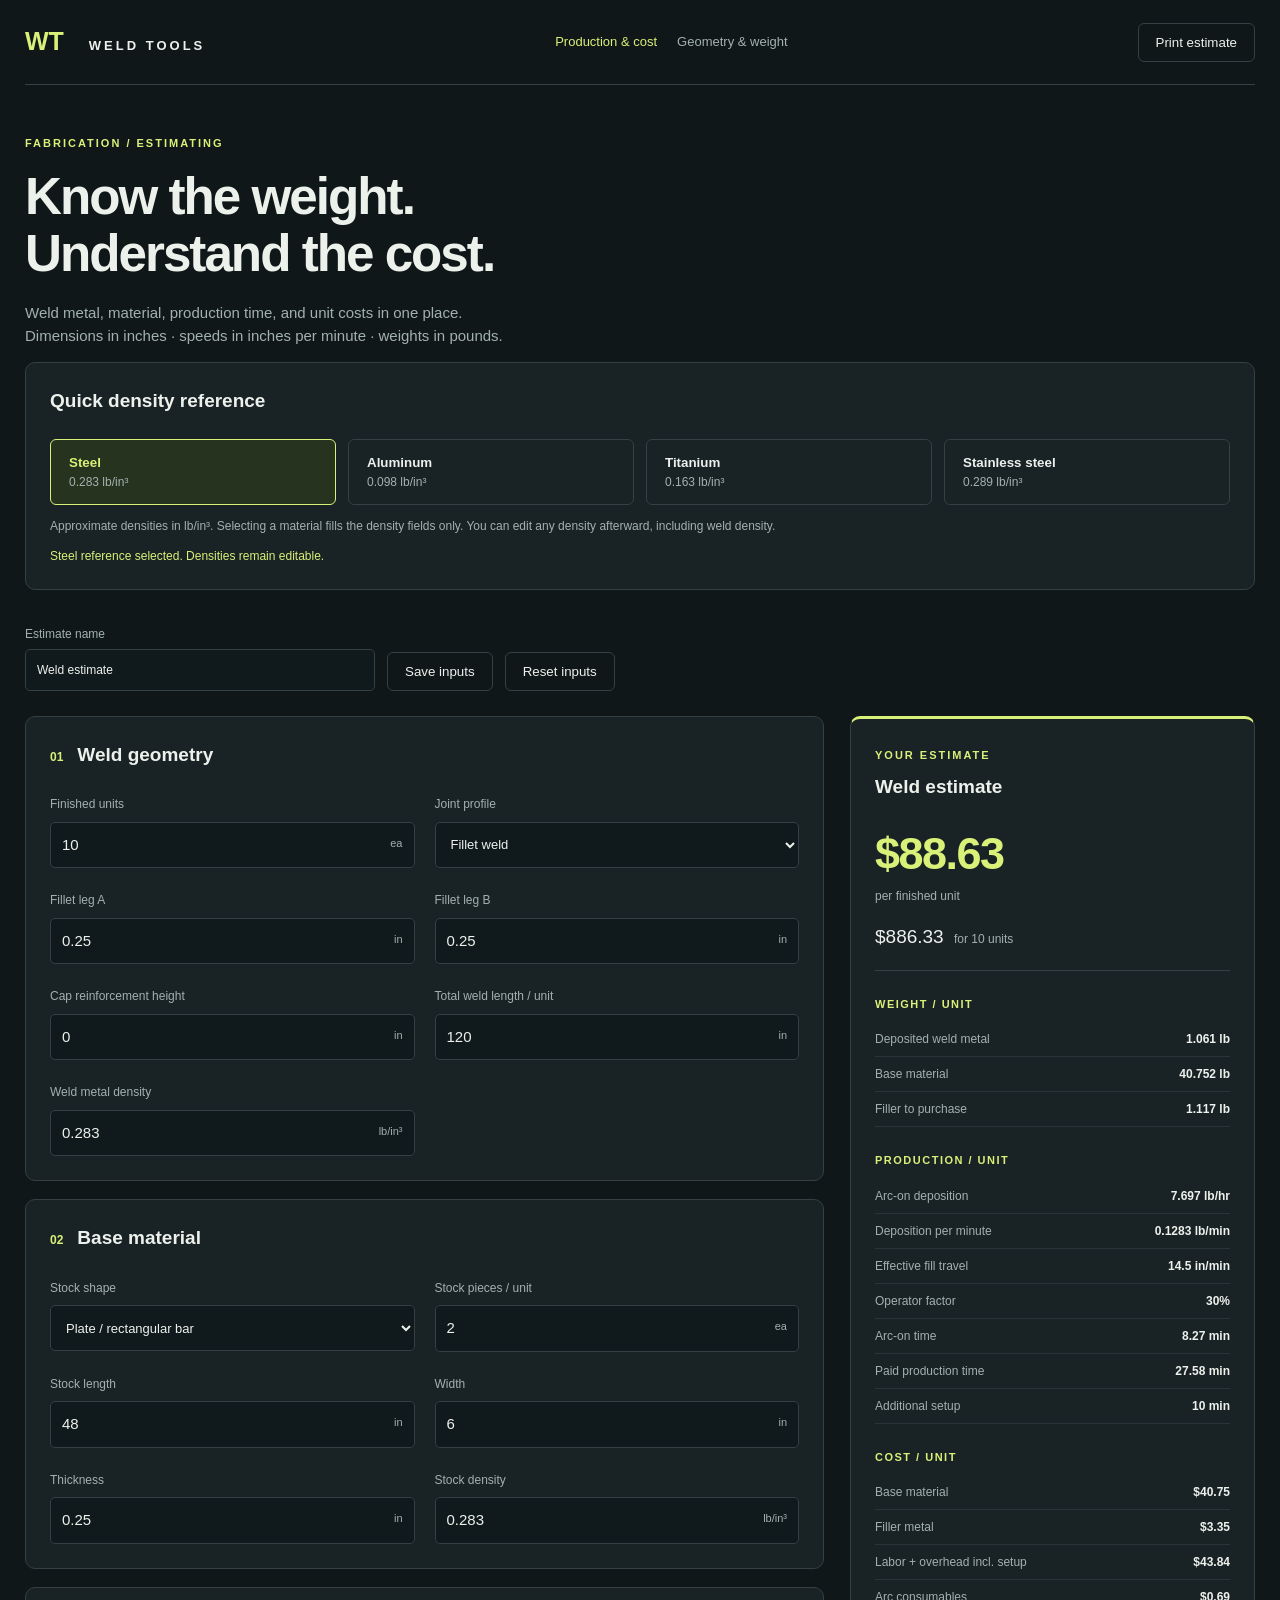
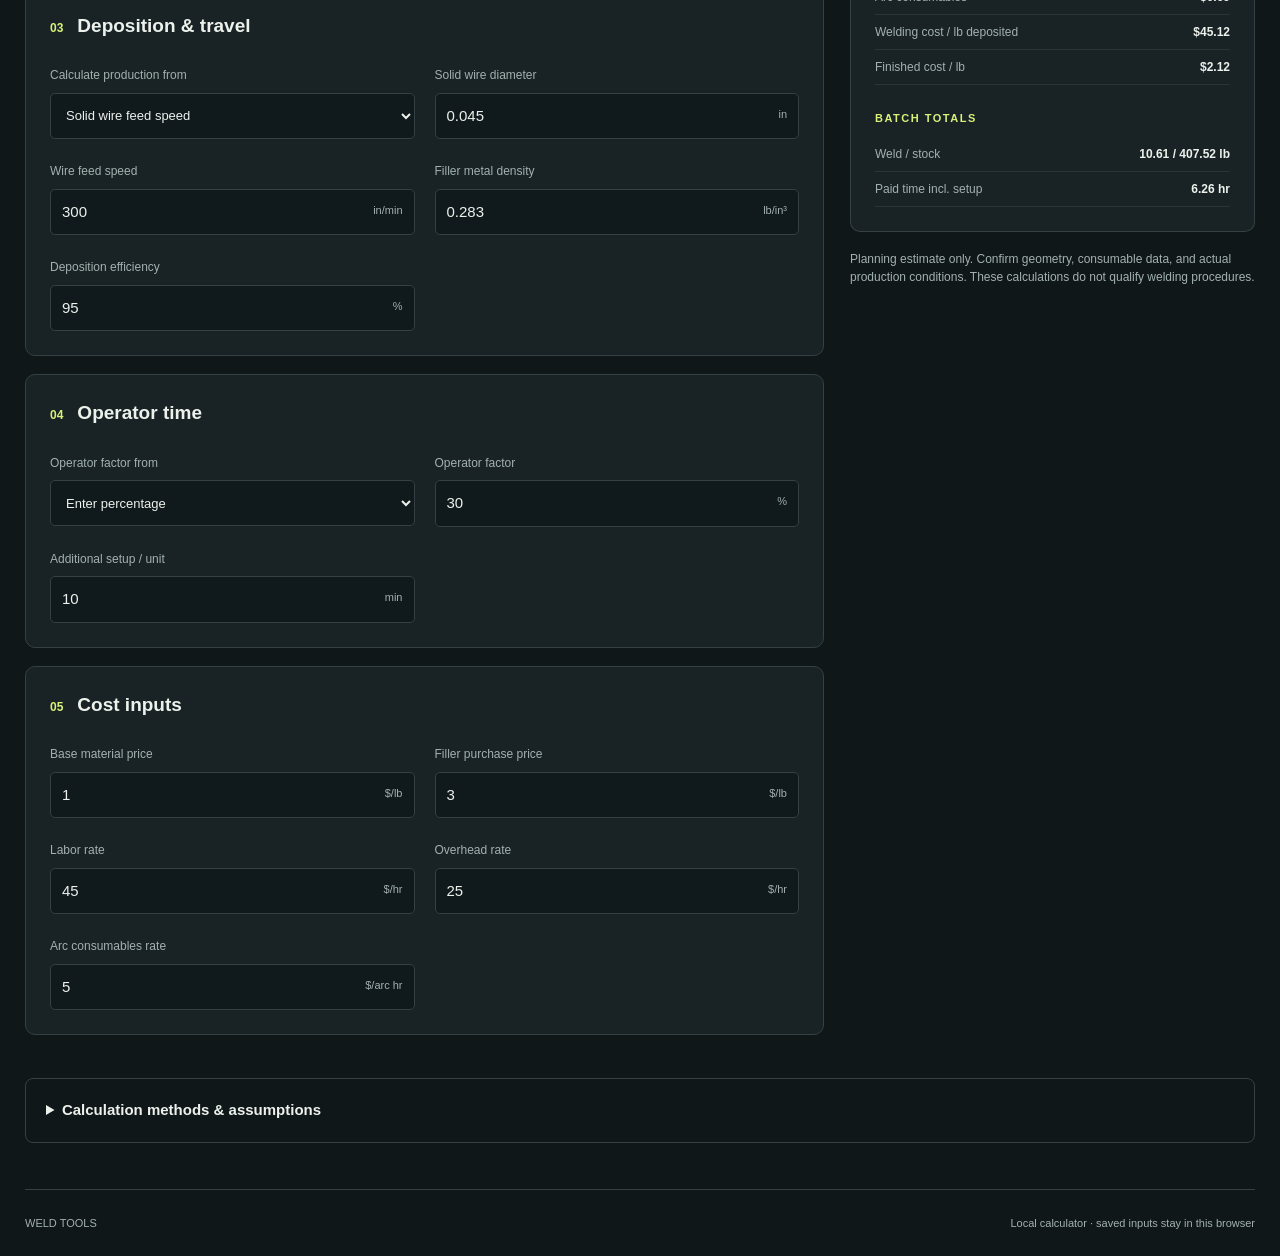
==== index.html @ 75e88eab "Add material density reference buttons with editable overrides" ====
<!doctype html>
<html lang="en"><head><meta charset="utf-8"><meta name="viewport" content="width=device-width,initial-scale=1"><title>Weld Tools | Weight & Cost Calculator</title><link rel="stylesheet" href="style.css"></head>
<body><header><div class="brand">WT <span>WELD TOOLS</span></div><nav><a href="index.html" aria-current="page">Production & cost</a><a href="geometry.html">Geometry & weight</a></nav><button id="print">Print estimate</button></header>
<main><div class="intro"><span class="eyebrow">FABRICATION / ESTIMATING</span><h1>Know the weight.<br>Understand the cost.</h1><p>Weld metal, material, production time, and unit costs in one place.<br>Dimensions in inches · speeds in inches per minute · weights in pounds.</p></div>
<section id="densityReference"></section><div class="toolbar"><label>Estimate name <input id="name" value="Weld estimate"></label><button id="save">Save inputs</button><button id="reset">Reset inputs</button><span id="status" role="status"></span></div>
<div class="layout"><form id="inputs" novalidate></form><aside><div class="summary"><span class="eyebrow">YOUR ESTIMATE</span><h2 id="estimateName">Weld estimate</h2><div id="error" role="alert"></div><div id="results" aria-live="polite"></div></div><p class="note">Planning estimate only. Confirm geometry, consumable data, and actual production conditions. These calculations do not qualify welding procedures.</p></aside></div>
<details><summary>Calculation methods & assumptions</summary><div class="methods"><p>All geometry and stock dimensions describe <strong>one finished unit</strong>. Weld length includes all joints/sides on that unit. Quantity multiplies the finished-unit totals.</p><p><strong>Weld area:</strong> fillet = leg A × leg B ÷ 2; single V groove = root gap × depth + depth² × tan(included angle ÷ 2); custom = entered cross-sectional area. The V groove assumes a full-depth bevel without a root face. Cap and root reinforcement each add (width × height) ÷ 2, using a triangular crown approximation. Cap width is the fillet hypotenuse or V groove top opening; custom areas use an entered cap width. Fillet cap height is perpendicular to its sloped face; root reinforcement applies only to groove and custom profiles. Enter the root bead width when using root height. Pass count does not multiply final weld volume.</p><p><strong>Weight:</strong> weld area × total weld length × weld density. Stock volume × stock density × pieces per unit. Stock volume is gross purchased geometry; joint preparation and cutouts are not subtracted. Round tube uses outside diameter and wall thickness.</p><p><strong>Deposition:</strong> solid wire area × wire feed IPM × filler density × efficiency = lb/min. Multiply by 60 for lb/hr. For cored wire, stick, or other processes, use the direct deposition-rate mode with supplier or measured data. Efficiency also determines purchased filler weight.</p><p><strong>Time and travel:</strong> arc minutes = weld lb ÷ deposited lb/min. Effective fill travel IPM = total weld length ÷ arc minutes; for multipass work this is a joint-completion rate, not individual bead travel speed. Measured mode uses bead travel IPM and passes to calculate arc minutes and the required deposition rate. Operator factor = arc-on minutes ÷ total working minutes × 100. Paid production minutes = arc minutes ÷ operator factor; separate setup minutes are added afterward.</p><p><strong>Cost:</strong> stock lb × stock $/lb + purchased filler lb × filler $/lb + paid hours × (labor + overhead $/hr) + arc hours × arc consumables $/hr + setup hours × (labor + overhead). Consumables should include gas, power, and other arc-time costs as needed. Cost/lb deposited excludes stock purchase cost; finished cost/lb includes stock and weld weight. No markup, tax, freight, or scrap allowance is included.</p><p>Reference: <a href="https://www.twi-global.com/technical-knowledge/job-knowledge/welding-costs-096" target="_blank" rel="noopener">TWI: Welding costs</a> · <a href="https://ch-delivery.lincolnelectric.com/api/public/content/3966f03d7d874608a20d73baf0795626?v=f6ebcd4e" target="_blank" rel="noopener">Lincoln Electric: wire feed and electrode efficiency</a></p></div></details>
</main><footer>WELD TOOLS <span>Local calculator · saved inputs stay in this browser</span></footer><script src="calculator.js"></script><script src="density-reference.js"></script><script src="app.js"></script></body></html>
---- style.css ----
:root{color-scheme:dark;--bg:#101719;--panel:#192225;--line:#344043;--text:#edf1ec;--muted:#a2b1b0;--accent:#d9f178}*{box-sizing:border-box}body{margin:0;background:var(--bg);color:var(--text);font:15px/1.5 'Segoe UI',Arial,sans-serif}header,main,footer{max-width:1250px;margin:auto}header{height:85px;display:flex;align-items:center;justify-content:space-between;border-bottom:1px solid var(--line)}.brand{font-size:25px;font-weight:850;color:var(--accent)}.brand span{margin-left:18px;font-size:13px;letter-spacing:3px;color:var(--text)}button{background:transparent;border:1px solid var(--line);border-radius:6px;color:var(--text);padding:11px 17px;cursor:pointer}button:hover{border-color:var(--accent);color:var(--accent)}main{padding:46px 0}.eyebrow{font-size:11px;letter-spacing:2px;font-weight:700;color:var(--accent)}h1{font-size:clamp(32px,4vw,53px);line-height:1.12;letter-spacing:-2px;margin:14px 0 20px}.intro p,.note{color:var(--muted)}.toolbar{display:flex;align-items:end;gap:12px;margin:35px 0 25px}.toolbar label{max-width:350px;flex:1}.toolbar input{margin-top:6px}.toolbar span{font-size:12px;color:var(--accent)}.layout{display:grid;grid-template-columns:minmax(0,1fr) 405px;gap:26px;align-items:start}section,.summary{background:var(--panel);border:1px solid var(--line);border-radius:10px;padding:24px;margin-bottom:18px}h2{font-size:19px;margin:0 0 23px}h2>span{color:var(--accent);font-size:12px;margin-right:14px}.fields{display:grid;grid-template-columns:1fr 1fr;gap:20px}label>span,.toolbar label{font-size:12px;color:var(--muted)}input,select{font:inherit;color:var(--text);background:#10191c;border:1px solid var(--line);border-radius:5px;padding:11px;width:100%;min-width:0}select{margin-top:7px;height:46px;font-size:13px}input:focus,select:focus{outline:2px solid var(--accent);outline-offset:1px}.input-wrap{position:relative;margin-top:7px}.input-wrap input{padding-right:75px}.input-wrap small{position:absolute;right:12px;top:13px;color:var(--muted);font-size:11px;pointer-events:none}[hidden]{display:none!important}.summary{border-top:3px solid var(--accent)}.summary h2{margin:8px 0 18px;overflow-wrap:anywhere}.hero-value{font-size:45px;font-weight:650;letter-spacing:-1.5px;color:var(--accent)}.hero-value span{display:block;font-size:12px;color:var(--muted);font-weight:400;letter-spacing:0}.batch{padding:18px 0;border-bottom:1px solid var(--line);font-size:19px}.batch span{font-size:12px;color:var(--muted);margin-left:5px}h3{font-size:11px;text-transform:uppercase;letter-spacing:1.5px;color:var(--accent);margin:25px 0 10px}.result-row{display:flex;justify-content:space-between;gap:15px;padding:8px 0;font-size:12px;border-bottom:1px solid #283437}.result-row span{color:var(--muted)}.result-row strong{text-align:right;font-weight:600;white-space:nowrap}.note{font-size:12px}#error:not(:empty){background:#542f29;color:#ffcec1;border-radius:5px;padding:14px}details{border:1px solid var(--line);border-radius:8px;margin-top:25px;padding:20px}summary{cursor:pointer;font-weight:600}.methods{color:var(--muted);max-width:950px;font-size:13px}.methods strong{color:var(--text)}a{color:var(--accent)}footer{display:flex;justify-content:space-between;color:var(--muted);font-size:11px;padding:25px 0;border-top:1px solid var(--line)}@media(max-width:1300px){header,main,footer{margin-left:25px;margin-right:25px}}@media(max-width:850px){.layout{grid-template-columns:1fr}.toolbar{flex-wrap:wrap}.toolbar label{flex-basis:100%;min-width:100%}.intro p br{display:none}}@media(max-width:450px){.fields{grid-template-columns:1fr}section,.summary{padding:18px}footer{display:block}footer span{display:block;margin-top:8px}}@media print{ :root{color-scheme:light;--bg:white;--panel:white;--line:#bbb;--text:#111;--muted:#444;--accent:#274600}body{font-size:11px}header,main,footer{margin:0}header{height:45px}.intro,.toolbar,button,.note,details,footer{display:none}main{padding:15px 0}.layout{grid-template-columns:1fr 340px;gap:15px}section,.summary{padding:12px;break-inside:avoid}.fields{gap:8px}input,select{background:white;color:#111;padding:5px}.input-wrap input{padding-right:65px}.input-wrap small{top:7px}select{height:32px}h2{margin-bottom:10px}.hero-value{font-size:35px}.result-row{padding:6px 0}h3{margin-top:16px}}
nav{display:flex;gap:20px;font-size:13px}nav a{text-decoration:none;color:var(--muted)}nav a[aria-current]{color:var(--accent)}@media(max-width:650px){header{flex-wrap:wrap;height:auto;padding:18px 0;gap:15px}nav{order:3;width:100%}}@media print{nav{display:none}}

.density-buttons{display:flex;flex-wrap:wrap;gap:12px}.density-buttons button{flex:1;min-width:145px;text-align:left;font-weight:600;padding:15px 18px}.density-buttons small{display:block;color:var(--muted);font-size:12px;font-weight:400;margin-top:5px}.density-buttons button[aria-pressed="true"]{border-color:var(--accent);background:#26341f;color:var(--accent)}.density-selection{font-size:12px;color:var(--accent);margin-bottom:0}@media print{#densityReference{display:none}}
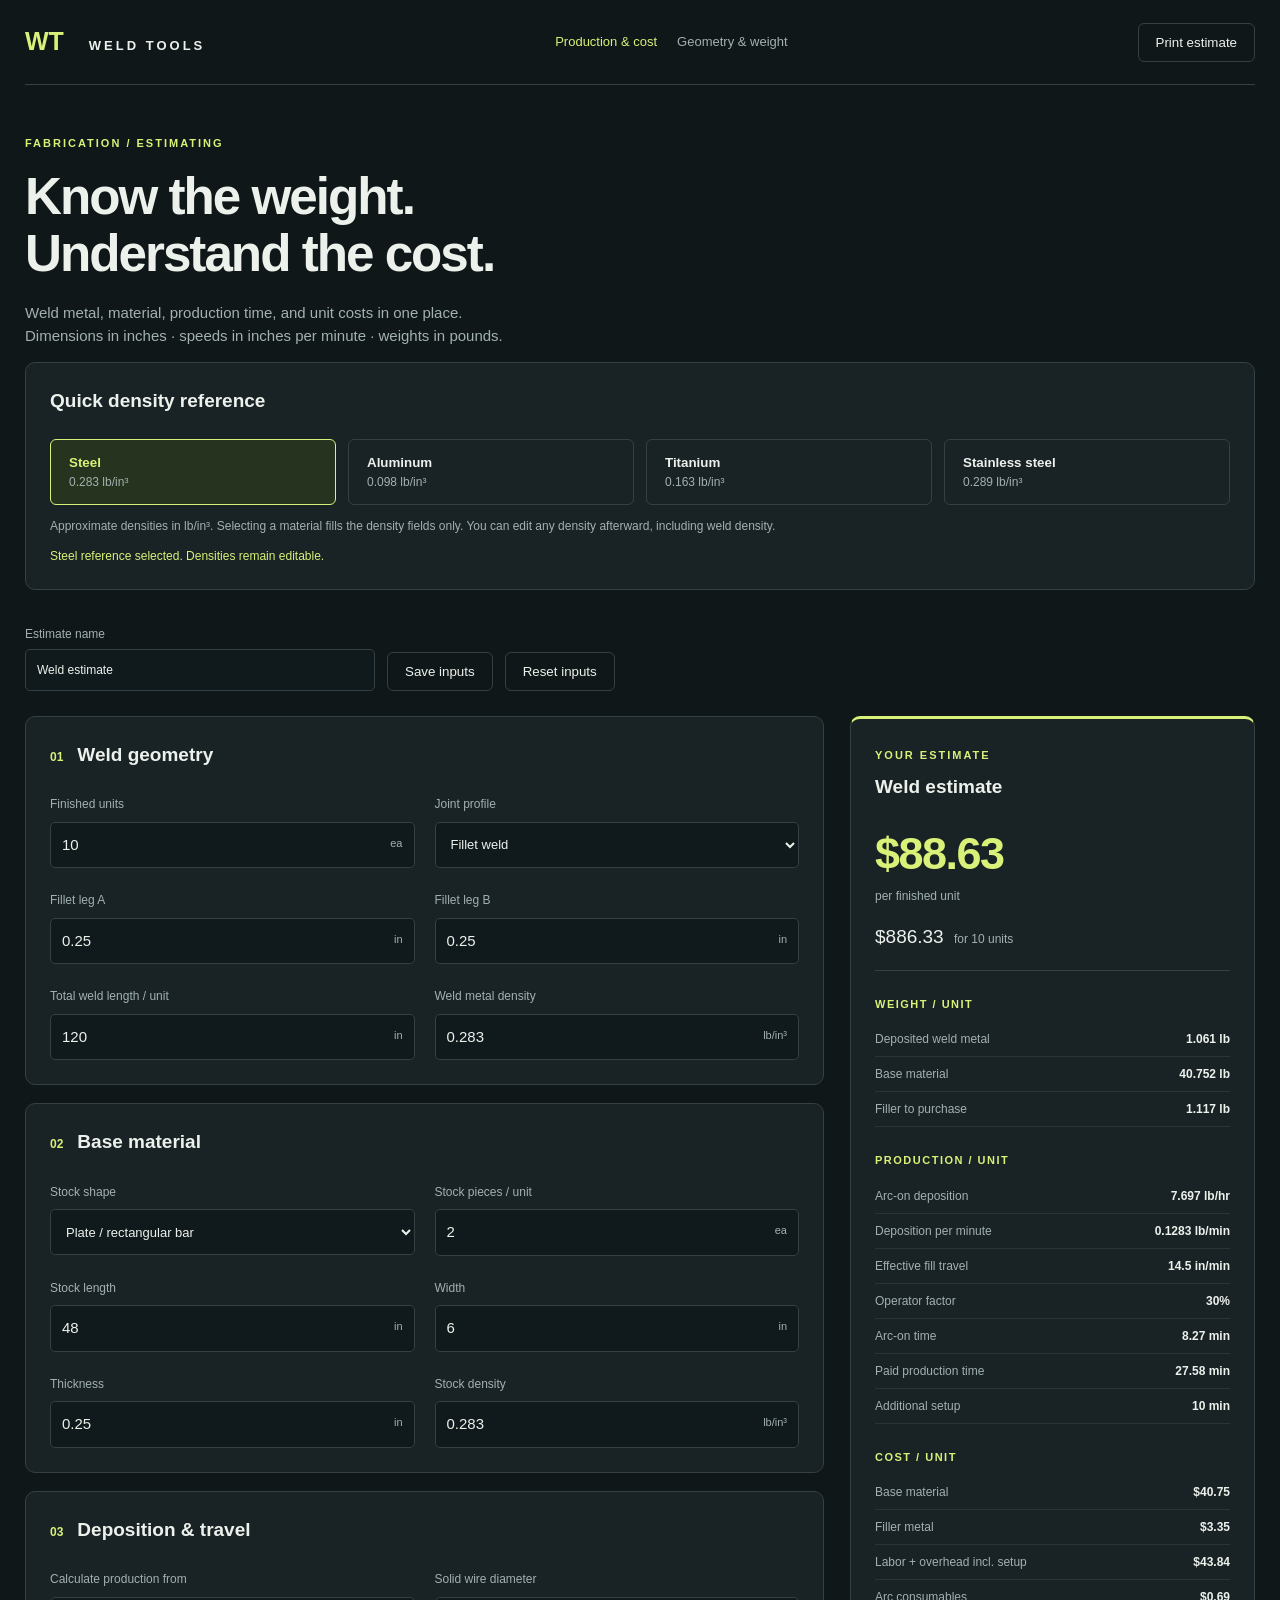
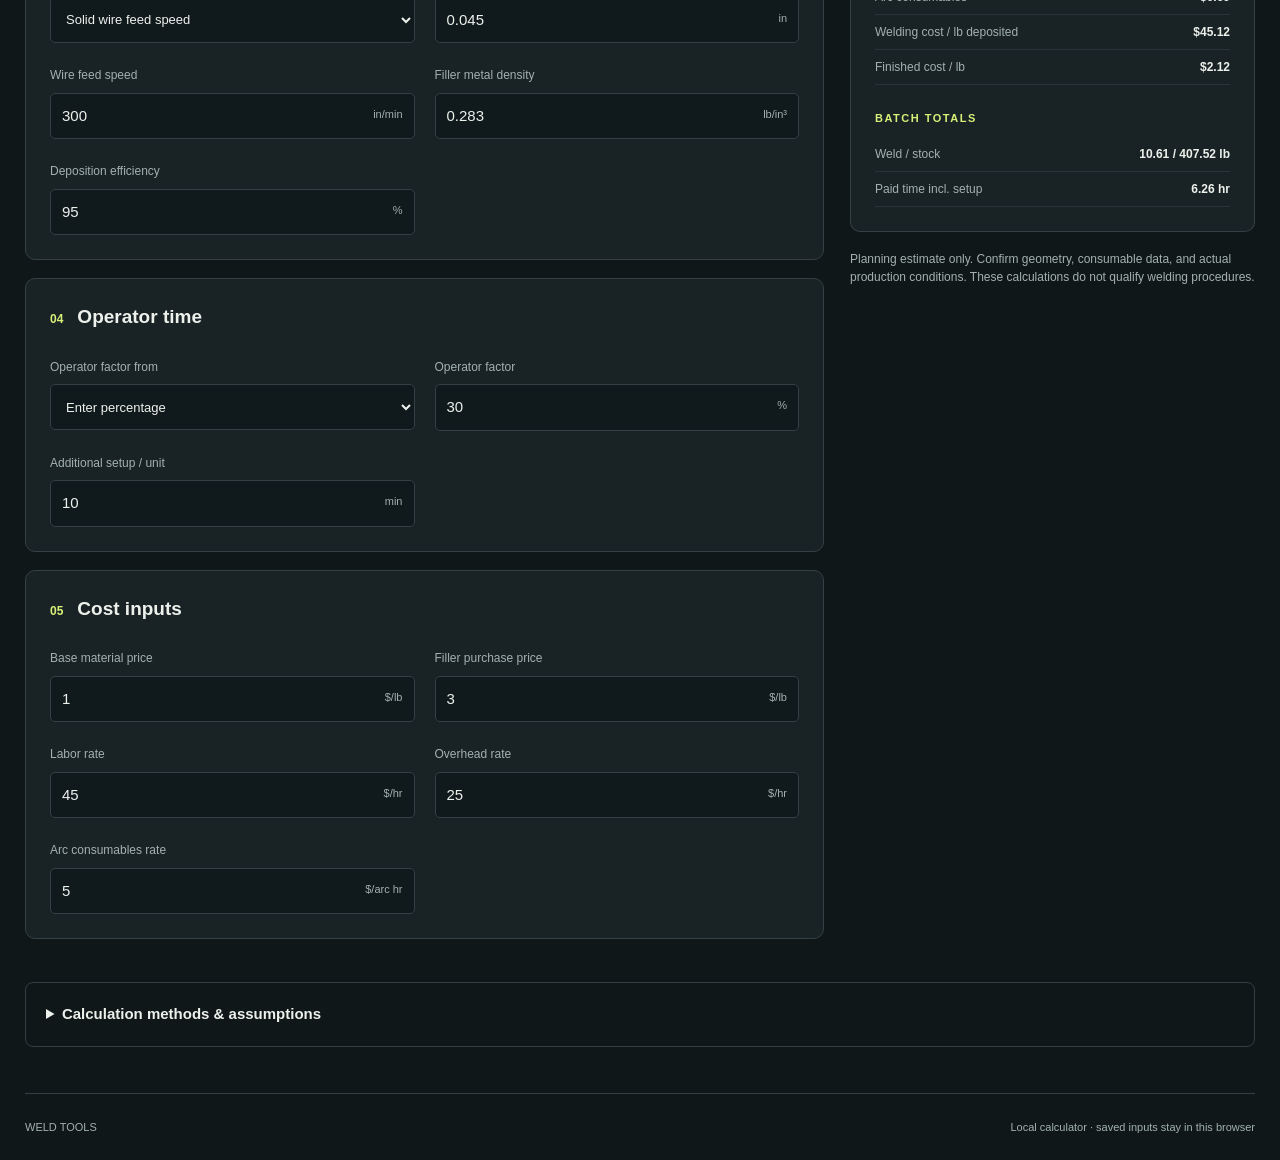
==== commit a58bd074: "Use shared equal-plate inputs for every weld profile" ====
--- a/index.html
+++ b/index.html
@@ -4,5 +4,5 @@
 <main><div class="intro"><span class="eyebrow">FABRICATION / ESTIMATING</span><h1>Know the weight.<br>Understand the cost.</h1><p>Weld metal, material, production time, and unit costs in one place.<br>Dimensions in inches · speeds in inches per minute · weights in pounds.</p></div>
 <section id="densityReference"></section><div class="toolbar"><label>Estimate name <input id="name" value="Weld estimate"></label><button id="save">Save inputs</button><button id="reset">Reset inputs</button><span id="status" role="status"></span></div>
 <div class="layout"><form id="inputs" novalidate></form><aside><div class="summary"><span class="eyebrow">YOUR ESTIMATE</span><h2 id="estimateName">Weld estimate</h2><div id="error" role="alert"></div><div id="results" aria-live="polite"></div></div><p class="note">Planning estimate only. Confirm geometry, consumable data, and actual production conditions. These calculations do not qualify welding procedures.</p></aside></div>
-<details><summary>Calculation methods & assumptions</summary><div class="methods"><p>All geometry and stock dimensions describe <strong>one finished unit</strong>. Weld length includes all joints/sides on that unit. Quantity multiplies the finished-unit totals.</p><p><strong>Weld area:</strong> fillet = leg A × leg B ÷ 2; single V groove = root gap × depth + depth² × tan(included angle ÷ 2); custom = entered cross-sectional area. The V groove assumes a full-depth bevel without a root face. Cap and root reinforcement each add (width × height) ÷ 2, using a triangular crown approximation. Cap width is the fillet hypotenuse or V groove top opening; custom areas use an entered cap width. Fillet cap height is perpendicular to its sloped face; root reinforcement applies only to groove and custom profiles. Enter the root bead width when using root height. Pass count does not multiply final weld volume.</p><p><strong>Weight:</strong> weld area × total weld length × weld density. Stock volume × stock density × pieces per unit. Stock volume is gross purchased geometry; joint preparation and cutouts are not subtracted. Round tube uses outside diameter and wall thickness.</p><p><strong>Deposition:</strong> solid wire area × wire feed IPM × filler density × efficiency = lb/min. Multiply by 60 for lb/hr. For cored wire, stick, or other processes, use the direct deposition-rate mode with supplier or measured data. Efficiency also determines purchased filler weight.</p><p><strong>Time and travel:</strong> arc minutes = weld lb ÷ deposited lb/min. Effective fill travel IPM = total weld length ÷ arc minutes; for multipass work this is a joint-completion rate, not individual bead travel speed. Measured mode uses bead travel IPM and passes to calculate arc minutes and the required deposition rate. Operator factor = arc-on minutes ÷ total working minutes × 100. Paid production minutes = arc minutes ÷ operator factor; separate setup minutes are added afterward.</p><p><strong>Cost:</strong> stock lb × stock $/lb + purchased filler lb × filler $/lb + paid hours × (labor + overhead $/hr) + arc hours × arc consumables $/hr + setup hours × (labor + overhead). Consumables should include gas, power, and other arc-time costs as needed. Cost/lb deposited excludes stock purchase cost; finished cost/lb includes stock and weld weight. No markup, tax, freight, or scrap allowance is included.</p><p>Reference: <a href="https://www.twi-global.com/technical-knowledge/job-knowledge/welding-costs-096" target="_blank" rel="noopener">TWI: Welding costs</a> · <a href="https://ch-delivery.lincolnelectric.com/api/public/content/3966f03d7d874608a20d73baf0795626?v=f6ebcd4e" target="_blank" rel="noopener">Lincoln Electric: wire feed and electrode efficiency</a></p></div></details>
+<details><summary>Calculation methods & assumptions</summary><div class="methods"><p>All geometry and stock dimensions describe <strong>one finished unit</strong>. Weld length includes all joints/sides on that unit. Quantity multiplies the finished-unit totals.</p><p><strong>Weld area:</strong> fillet = leg A × leg B ÷ 2; single V groove = root gap × depth + depth² × tan(included angle ÷ 2); custom = entered cross-sectional area. The V groove assumes a full-depth bevel without a root face. Cap and root reinforcement each add (width × height) ÷ 2, using a triangular crown approximation. Cap width is the V groove top opening; custom areas use an entered cap width. Fillets have no cap or root reinforcement. Groove root width equals root gap; custom profiles use an entered root width. Pass count does not multiply final weld volume.</p><p><strong>Weight:</strong> weld area × total weld length × weld density. Stock volume × stock density × pieces per unit. Stock volume is gross purchased geometry; joint preparation and cutouts are not subtracted. Round tube uses outside diameter and wall thickness.</p><p><strong>Deposition:</strong> solid wire area × wire feed IPM × filler density × efficiency = lb/min. Multiply by 60 for lb/hr. For cored wire, stick, or other processes, use the direct deposition-rate mode with supplier or measured data. Efficiency also determines purchased filler weight.</p><p><strong>Time and travel:</strong> arc minutes = weld lb ÷ deposited lb/min. Effective fill travel IPM = total weld length ÷ arc minutes; for multipass work this is a joint-completion rate, not individual bead travel speed. Measured mode uses bead travel IPM and passes to calculate arc minutes and the required deposition rate. Operator factor = arc-on minutes ÷ total working minutes × 100. Paid production minutes = arc minutes ÷ operator factor; separate setup minutes are added afterward.</p><p><strong>Cost:</strong> stock lb × stock $/lb + purchased filler lb × filler $/lb + paid hours × (labor + overhead $/hr) + arc hours × arc consumables $/hr + setup hours × (labor + overhead). Consumables should include gas, power, and other arc-time costs as needed. Cost/lb deposited excludes stock purchase cost; finished cost/lb includes stock and weld weight. No markup, tax, freight, or scrap allowance is included.</p><p>Reference: <a href="https://www.twi-global.com/technical-knowledge/job-knowledge/welding-costs-096" target="_blank" rel="noopener">TWI: Welding costs</a> · <a href="https://ch-delivery.lincolnelectric.com/api/public/content/3966f03d7d874608a20d73baf0795626?v=f6ebcd4e" target="_blank" rel="noopener">Lincoln Electric: wire feed and electrode efficiency</a></p></div></details>
 </main><footer>WELD TOOLS <span>Local calculator · saved inputs stay in this browser</span></footer><script src="calculator.js"></script><script src="density-reference.js"></script><script src="app.js"></script></body></html>
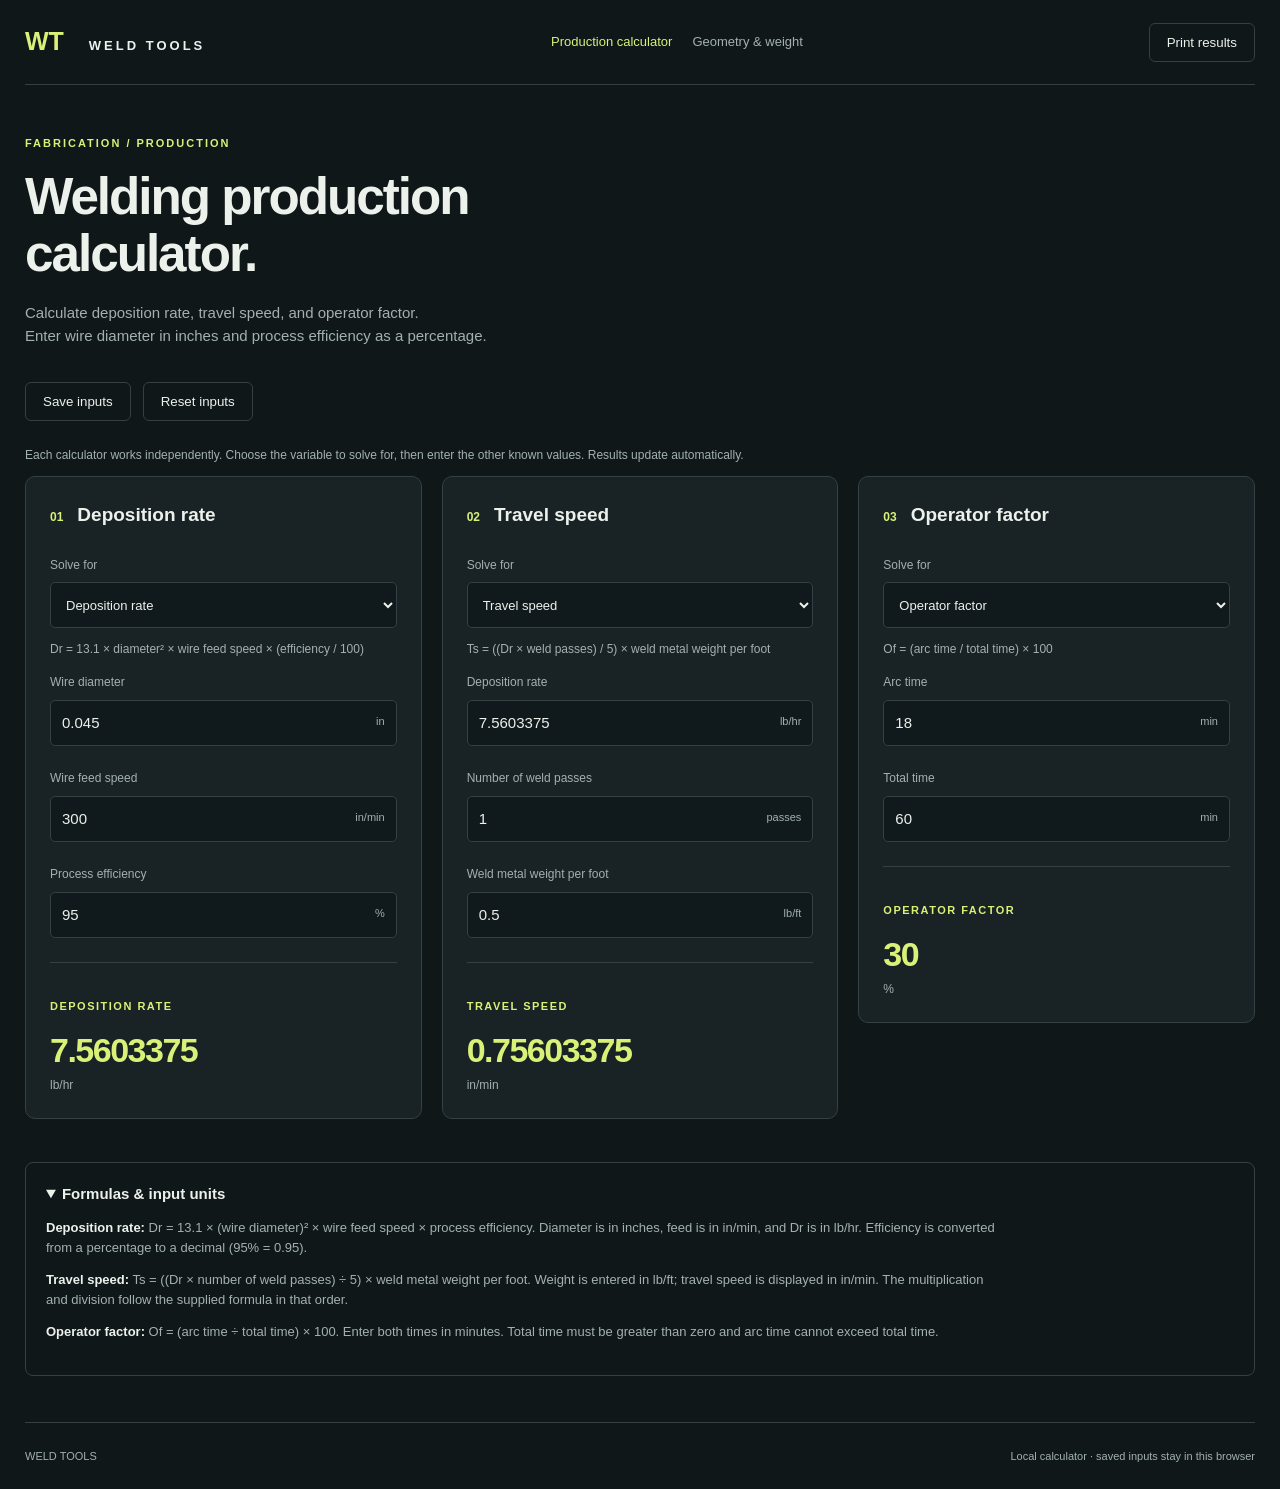
==== commit bd28583c: "Replace production cost page with independent welding calculators" ====
--- a/index.html
+++ b/index.html
@@ -1,8 +1,8 @@
 <!doctype html>
-<html lang="en"><head><meta charset="utf-8"><meta name="viewport" content="width=device-width,initial-scale=1"><title>Weld Tools | Weight & Cost Calculator</title><link rel="stylesheet" href="style.css"></head>
-<body><header><div class="brand">WT <span>WELD TOOLS</span></div><nav><a href="index.html" aria-current="page">Production & cost</a><a href="geometry.html">Geometry & weight</a></nav><button id="print">Print estimate</button></header>
-<main><div class="intro"><span class="eyebrow">FABRICATION / ESTIMATING</span><h1>Know the weight.<br>Understand the cost.</h1><p>Weld metal, material, production time, and unit costs in one place.<br>Dimensions in inches · speeds in inches per minute · weights in pounds.</p></div>
-<section id="densityReference"></section><div class="toolbar"><label>Estimate name <input id="name" value="Weld estimate"></label><button id="save">Save inputs</button><button id="reset">Reset inputs</button><span id="status" role="status"></span></div>
-<div class="layout"><form id="inputs" novalidate></form><aside><div class="summary"><span class="eyebrow">YOUR ESTIMATE</span><h2 id="estimateName">Weld estimate</h2><div id="error" role="alert"></div><div id="results" aria-live="polite"></div></div><p class="note">Planning estimate only. Confirm geometry, consumable data, and actual production conditions. These calculations do not qualify welding procedures.</p></aside></div>
-<details><summary>Calculation methods & assumptions</summary><div class="methods"><p>All geometry and stock dimensions describe <strong>one finished unit</strong>. Weld length includes all joints/sides on that unit. Quantity multiplies the finished-unit totals.</p><p><strong>Weld area:</strong> fillet = leg A × leg B ÷ 2; single V groove = root gap × depth + depth² × tan(included angle ÷ 2); custom = entered cross-sectional area. The V groove assumes a full-depth bevel without a root face. Cap and root reinforcement each add (width × height) ÷ 2, using a triangular crown approximation. Cap width is the V groove top opening; custom areas use an entered cap width. Fillets have no cap or root reinforcement. Groove root width equals root gap; custom profiles use an entered root width. Pass count does not multiply final weld volume.</p><p><strong>Weight:</strong> weld area × total weld length × weld density. Stock volume × stock density × pieces per unit. Stock volume is gross purchased geometry; joint preparation and cutouts are not subtracted. Round tube uses outside diameter and wall thickness.</p><p><strong>Deposition:</strong> solid wire area × wire feed IPM × filler density × efficiency = lb/min. Multiply by 60 for lb/hr. For cored wire, stick, or other processes, use the direct deposition-rate mode with supplier or measured data. Efficiency also determines purchased filler weight.</p><p><strong>Time and travel:</strong> arc minutes = weld lb ÷ deposited lb/min. Effective fill travel IPM = total weld length ÷ arc minutes; for multipass work this is a joint-completion rate, not individual bead travel speed. Measured mode uses bead travel IPM and passes to calculate arc minutes and the required deposition rate. Operator factor = arc-on minutes ÷ total working minutes × 100. Paid production minutes = arc minutes ÷ operator factor; separate setup minutes are added afterward.</p><p><strong>Cost:</strong> stock lb × stock $/lb + purchased filler lb × filler $/lb + paid hours × (labor + overhead $/hr) + arc hours × arc consumables $/hr + setup hours × (labor + overhead). Consumables should include gas, power, and other arc-time costs as needed. Cost/lb deposited excludes stock purchase cost; finished cost/lb includes stock and weld weight. No markup, tax, freight, or scrap allowance is included.</p><p>Reference: <a href="https://www.twi-global.com/technical-knowledge/job-knowledge/welding-costs-096" target="_blank" rel="noopener">TWI: Welding costs</a> · <a href="https://ch-delivery.lincolnelectric.com/api/public/content/3966f03d7d874608a20d73baf0795626?v=f6ebcd4e" target="_blank" rel="noopener">Lincoln Electric: wire feed and electrode efficiency</a></p></div></details>
-</main><footer>WELD TOOLS <span>Local calculator · saved inputs stay in this browser</span></footer><script src="calculator.js"></script><script src="density-reference.js"></script><script src="app.js"></script></body></html>
+<html lang="en"><head><meta charset="utf-8"><meta name="viewport" content="width=device-width,initial-scale=1"><title>Weld Tools | Production Calculator</title><link rel="stylesheet" href="style.css"></head>
+<body><header><div class="brand">WT <span>WELD TOOLS</span></div><nav><a href="index.html" aria-current="page">Production calculator</a><a href="geometry.html">Geometry & weight</a></nav><button id="print">Print results</button></header>
+<main><div class="intro"><span class="eyebrow">FABRICATION / PRODUCTION</span><h1>Welding production<br>calculator.</h1><p>Calculate deposition rate, travel speed, and operator factor.<br>Enter wire diameter in inches and process efficiency as a percentage.</p></div>
+<div class="toolbar"><button id="save">Save inputs</button><button id="reset">Reset inputs</button><span id="status" role="status"></span></div>
+<p class="note">Each calculator works independently. Choose the variable to solve for, then enter the other known values. Results update automatically.</p><form id="inputs" class="independent-calculators" novalidate></form>
+<details open><summary>Formulas & input units</summary><div class="methods"><p><strong>Deposition rate:</strong> Dr = 13.1 × (wire diameter)² × wire feed speed × process efficiency. Diameter is in inches, feed is in in/min, and Dr is in lb/hr. Efficiency is converted from a percentage to a decimal (95% = 0.95).</p><p><strong>Travel speed:</strong> Ts = ((Dr × number of weld passes) ÷ 5) × weld metal weight per foot. Weight is entered in lb/ft; travel speed is displayed in in/min. The multiplication and division follow the supplied formula in that order.</p><p><strong>Operator factor:</strong> Of = (arc time ÷ total time) × 100. Enter both times in minutes. Total time must be greater than zero and arc time cannot exceed total time.</p></div></details>
+</main><footer>WELD TOOLS <span>Local calculator · saved inputs stay in this browser</span></footer><script src="calculator.js"></script><script src="app.js"></script></body></html>
--- a/style.css
+++ b/style.css
@@ -2,3 +2,5 @@
 nav{display:flex;gap:20px;font-size:13px}nav a{text-decoration:none;color:var(--muted)}nav a[aria-current]{color:var(--accent)}@media(max-width:650px){header{flex-wrap:wrap;height:auto;padding:18px 0;gap:15px}nav{order:3;width:100%}}@media print{nav{display:none}}
 
 .density-buttons{display:flex;flex-wrap:wrap;gap:12px}.density-buttons button{flex:1;min-width:145px;text-align:left;font-weight:600;padding:15px 18px}.density-buttons small{display:block;color:var(--muted);font-size:12px;font-weight:400;margin-top:5px}.density-buttons button[aria-pressed="true"]{border-color:var(--accent);background:#26341f;color:var(--accent)}.density-selection{font-size:12px;color:var(--accent);margin-bottom:0}@media print{#densityReference{display:none}}
+
+.independent-calculators{display:grid;grid-template-columns:repeat(3,minmax(0,1fr));gap:20px;align-items:start}.independent-calculators .fields{grid-template-columns:1fr}.calculator-result{border-top:1px solid var(--line);margin-top:24px;padding-top:10px;overflow-wrap:anywhere}.calculator-result .hero-value{font-size:34px}@media(max-width:1000px){.independent-calculators{grid-template-columns:1fr}}@media print{.independent-calculators{grid-template-columns:repeat(3,minmax(0,1fr))}}
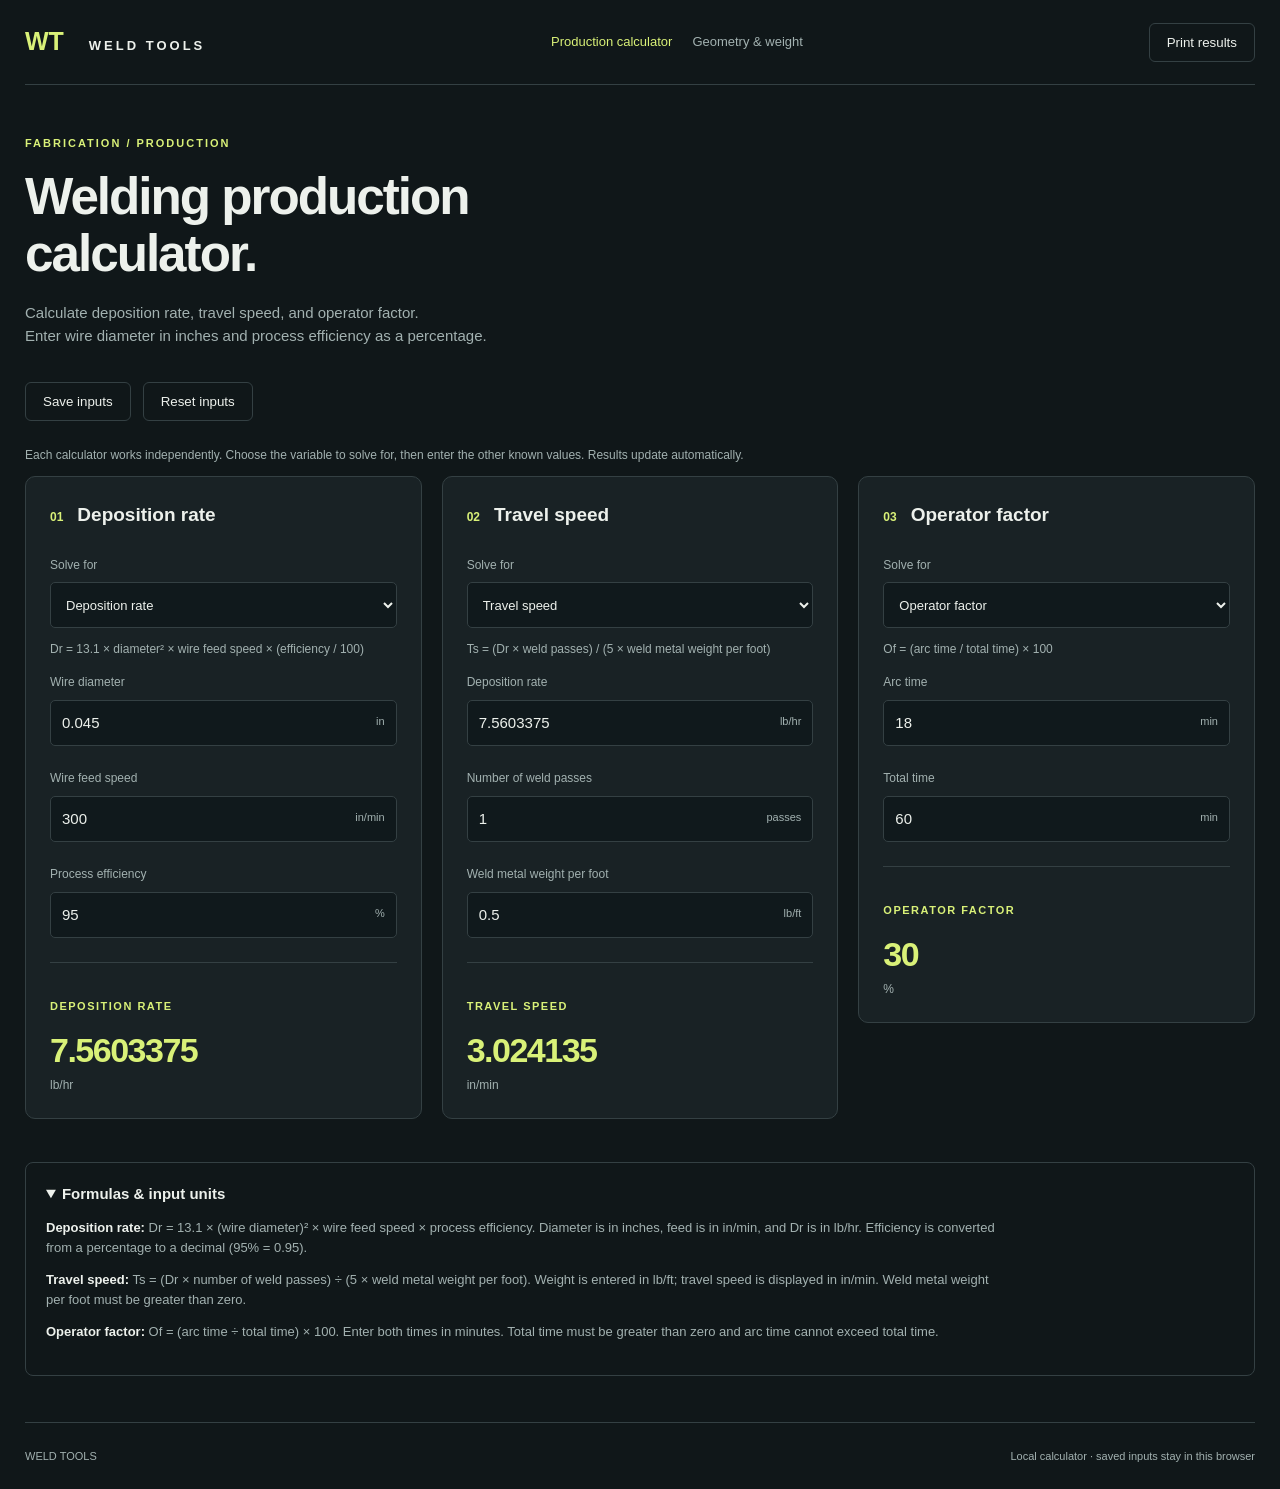
==== commit 5c33326f: "Correct travel speed formula denominator and inverse calculations" ====
--- a/index.html
+++ b/index.html
@@ -4,5 +4,5 @@
 <main><div class="intro"><span class="eyebrow">FABRICATION / PRODUCTION</span><h1>Welding production<br>calculator.</h1><p>Calculate deposition rate, travel speed, and operator factor.<br>Enter wire diameter in inches and process efficiency as a percentage.</p></div>
 <div class="toolbar"><button id="save">Save inputs</button><button id="reset">Reset inputs</button><span id="status" role="status"></span></div>
 <p class="note">Each calculator works independently. Choose the variable to solve for, then enter the other known values. Results update automatically.</p><form id="inputs" class="independent-calculators" novalidate></form>
-<details open><summary>Formulas & input units</summary><div class="methods"><p><strong>Deposition rate:</strong> Dr = 13.1 × (wire diameter)² × wire feed speed × process efficiency. Diameter is in inches, feed is in in/min, and Dr is in lb/hr. Efficiency is converted from a percentage to a decimal (95% = 0.95).</p><p><strong>Travel speed:</strong> Ts = ((Dr × number of weld passes) ÷ 5) × weld metal weight per foot. Weight is entered in lb/ft; travel speed is displayed in in/min. The multiplication and division follow the supplied formula in that order.</p><p><strong>Operator factor:</strong> Of = (arc time ÷ total time) × 100. Enter both times in minutes. Total time must be greater than zero and arc time cannot exceed total time.</p></div></details>
+<details open><summary>Formulas & input units</summary><div class="methods"><p><strong>Deposition rate:</strong> Dr = 13.1 × (wire diameter)² × wire feed speed × process efficiency. Diameter is in inches, feed is in in/min, and Dr is in lb/hr. Efficiency is converted from a percentage to a decimal (95% = 0.95).</p><p><strong>Travel speed:</strong> Ts = (Dr × number of weld passes) ÷ (5 × weld metal weight per foot). Weight is entered in lb/ft; travel speed is displayed in in/min. Weld metal weight per foot must be greater than zero.</p><p><strong>Operator factor:</strong> Of = (arc time ÷ total time) × 100. Enter both times in minutes. Total time must be greater than zero and arc time cannot exceed total time.</p></div></details>
 </main><footer>WELD TOOLS <span>Local calculator · saved inputs stay in this browser</span></footer><script src="calculator.js"></script><script src="app.js"></script></body></html>
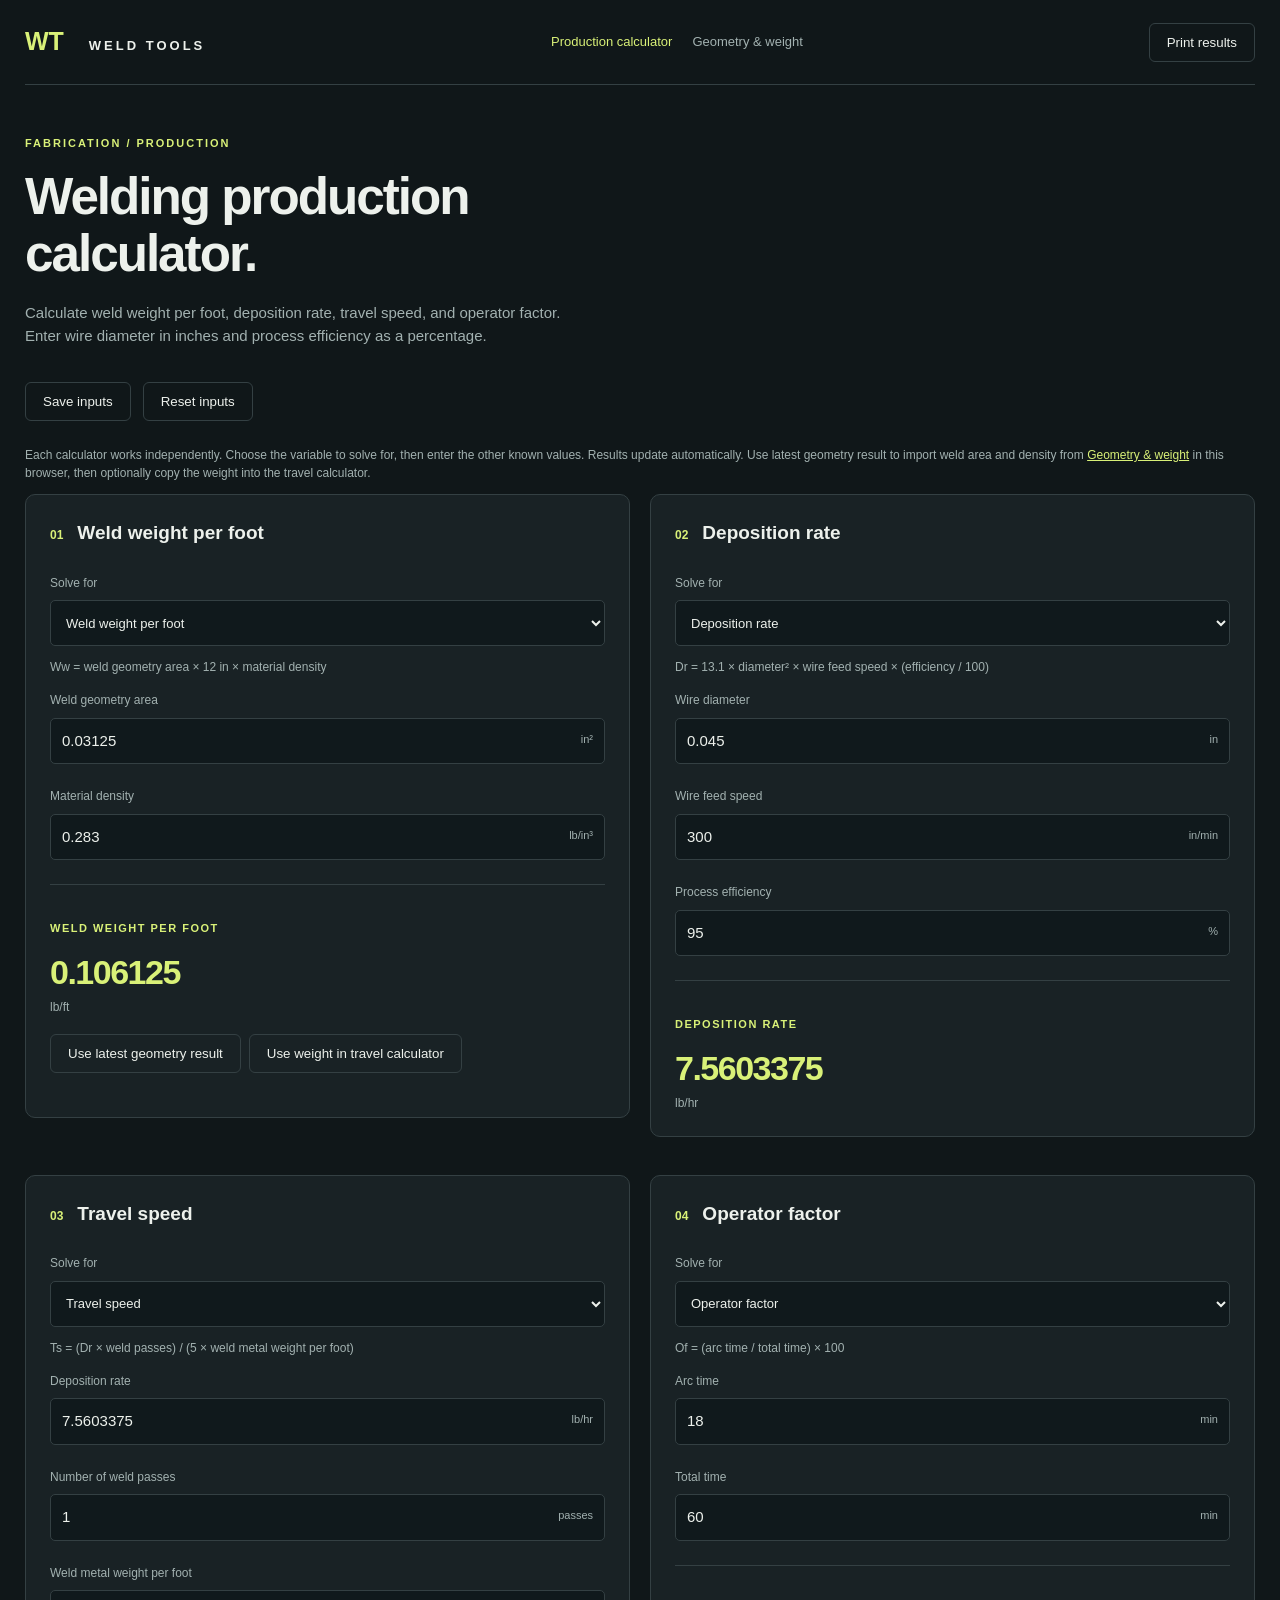
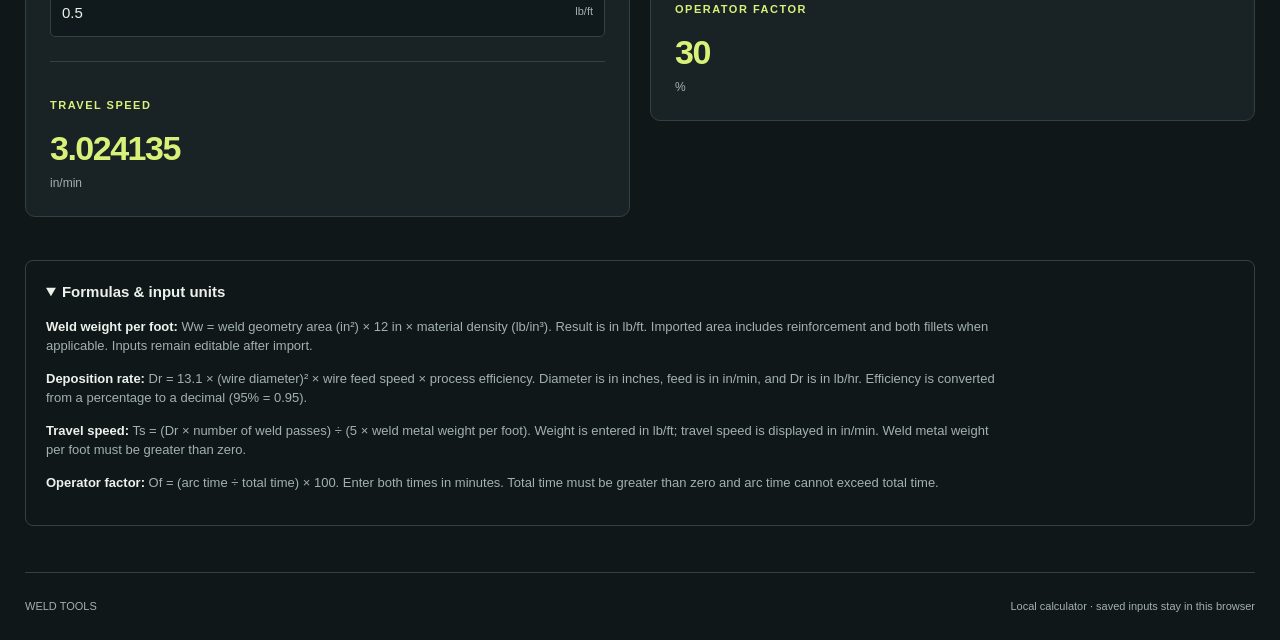
==== commit 973cf75c: "Add weld weight per foot calculator with geometry result import" ====
--- a/index.html
+++ b/index.html
@@ -1,8 +1,8 @@
 <!doctype html>
 <html lang="en"><head><meta charset="utf-8"><meta name="viewport" content="width=device-width,initial-scale=1"><title>Weld Tools | Production Calculator</title><link rel="stylesheet" href="style.css"></head>
 <body><header><div class="brand">WT <span>WELD TOOLS</span></div><nav><a href="index.html" aria-current="page">Production calculator</a><a href="geometry.html">Geometry & weight</a></nav><button id="print">Print results</button></header>
-<main><div class="intro"><span class="eyebrow">FABRICATION / PRODUCTION</span><h1>Welding production<br>calculator.</h1><p>Calculate deposition rate, travel speed, and operator factor.<br>Enter wire diameter in inches and process efficiency as a percentage.</p></div>
+<main><div class="intro"><span class="eyebrow">FABRICATION / PRODUCTION</span><h1>Welding production<br>calculator.</h1><p>Calculate weld weight per foot, deposition rate, travel speed, and operator factor.<br>Enter wire diameter in inches and process efficiency as a percentage.</p></div>
 <div class="toolbar"><button id="save">Save inputs</button><button id="reset">Reset inputs</button><span id="status" role="status"></span></div>
-<p class="note">Each calculator works independently. Choose the variable to solve for, then enter the other known values. Results update automatically.</p><form id="inputs" class="independent-calculators" novalidate></form>
-<details open><summary>Formulas & input units</summary><div class="methods"><p><strong>Deposition rate:</strong> Dr = 13.1 × (wire diameter)² × wire feed speed × process efficiency. Diameter is in inches, feed is in in/min, and Dr is in lb/hr. Efficiency is converted from a percentage to a decimal (95% = 0.95).</p><p><strong>Travel speed:</strong> Ts = (Dr × number of weld passes) ÷ (5 × weld metal weight per foot). Weight is entered in lb/ft; travel speed is displayed in in/min. Weld metal weight per foot must be greater than zero.</p><p><strong>Operator factor:</strong> Of = (arc time ÷ total time) × 100. Enter both times in minutes. Total time must be greater than zero and arc time cannot exceed total time.</p></div></details>
+<p class="note">Each calculator works independently. Choose the variable to solve for, then enter the other known values. Results update automatically. Use latest geometry result to import weld area and density from <a href="geometry.html">Geometry &amp; weight</a> in this browser, then optionally copy the weight into the travel calculator.</p><form id="inputs" class="independent-calculators" novalidate></form>
+<details open><summary>Formulas & input units</summary><div class="methods"><p><strong>Weld weight per foot:</strong> Ww = weld geometry area (in²) × 12 in × material density (lb/in³). Result is in lb/ft. Imported area includes reinforcement and both fillets when applicable. Inputs remain editable after import.</p><p><strong>Deposition rate:</strong> Dr = 13.1 × (wire diameter)² × wire feed speed × process efficiency. Diameter is in inches, feed is in in/min, and Dr is in lb/hr. Efficiency is converted from a percentage to a decimal (95% = 0.95).</p><p><strong>Travel speed:</strong> Ts = (Dr × number of weld passes) ÷ (5 × weld metal weight per foot). Weight is entered in lb/ft; travel speed is displayed in in/min. Weld metal weight per foot must be greater than zero.</p><p><strong>Operator factor:</strong> Of = (arc time ÷ total time) × 100. Enter both times in minutes. Total time must be greater than zero and arc time cannot exceed total time.</p></div></details>
 </main><footer>WELD TOOLS <span>Local calculator · saved inputs stay in this browser</span></footer><script src="calculator.js"></script><script src="app.js"></script></body></html>
--- a/style.css
+++ b/style.css
@@ -3,4 +3,6 @@
 
 .density-buttons{display:flex;flex-wrap:wrap;gap:12px}.density-buttons button{flex:1;min-width:145px;text-align:left;font-weight:600;padding:15px 18px}.density-buttons small{display:block;color:var(--muted);font-size:12px;font-weight:400;margin-top:5px}.density-buttons button[aria-pressed="true"]{border-color:var(--accent);background:#26341f;color:var(--accent)}.density-selection{font-size:12px;color:var(--accent);margin-bottom:0}@media print{#densityReference{display:none}}
 
-.independent-calculators{display:grid;grid-template-columns:repeat(3,minmax(0,1fr));gap:20px;align-items:start}.independent-calculators .fields{grid-template-columns:1fr}.calculator-result{border-top:1px solid var(--line);margin-top:24px;padding-top:10px;overflow-wrap:anywhere}.calculator-result .hero-value{font-size:34px}@media(max-width:1000px){.independent-calculators{grid-template-columns:1fr}}@media print{.independent-calculators{grid-template-columns:repeat(3,minmax(0,1fr))}}
+.independent-calculators{display:grid;grid-template-columns:repeat(2,minmax(0,1fr));gap:20px;align-items:start}.independent-calculators .fields{grid-template-columns:1fr}.calculator-result{border-top:1px solid var(--line);margin-top:24px;padding-top:10px;overflow-wrap:anywhere}.calculator-result .hero-value{font-size:34px}@media(max-width:1000px){.independent-calculators{grid-template-columns:1fr}}@media print{.independent-calculators{grid-template-columns:repeat(3,minmax(0,1fr))}}
+
+.calculator-result + button{margin-top:18px}.calculator-result ~ button{margin-right:8px;margin-bottom:8px}
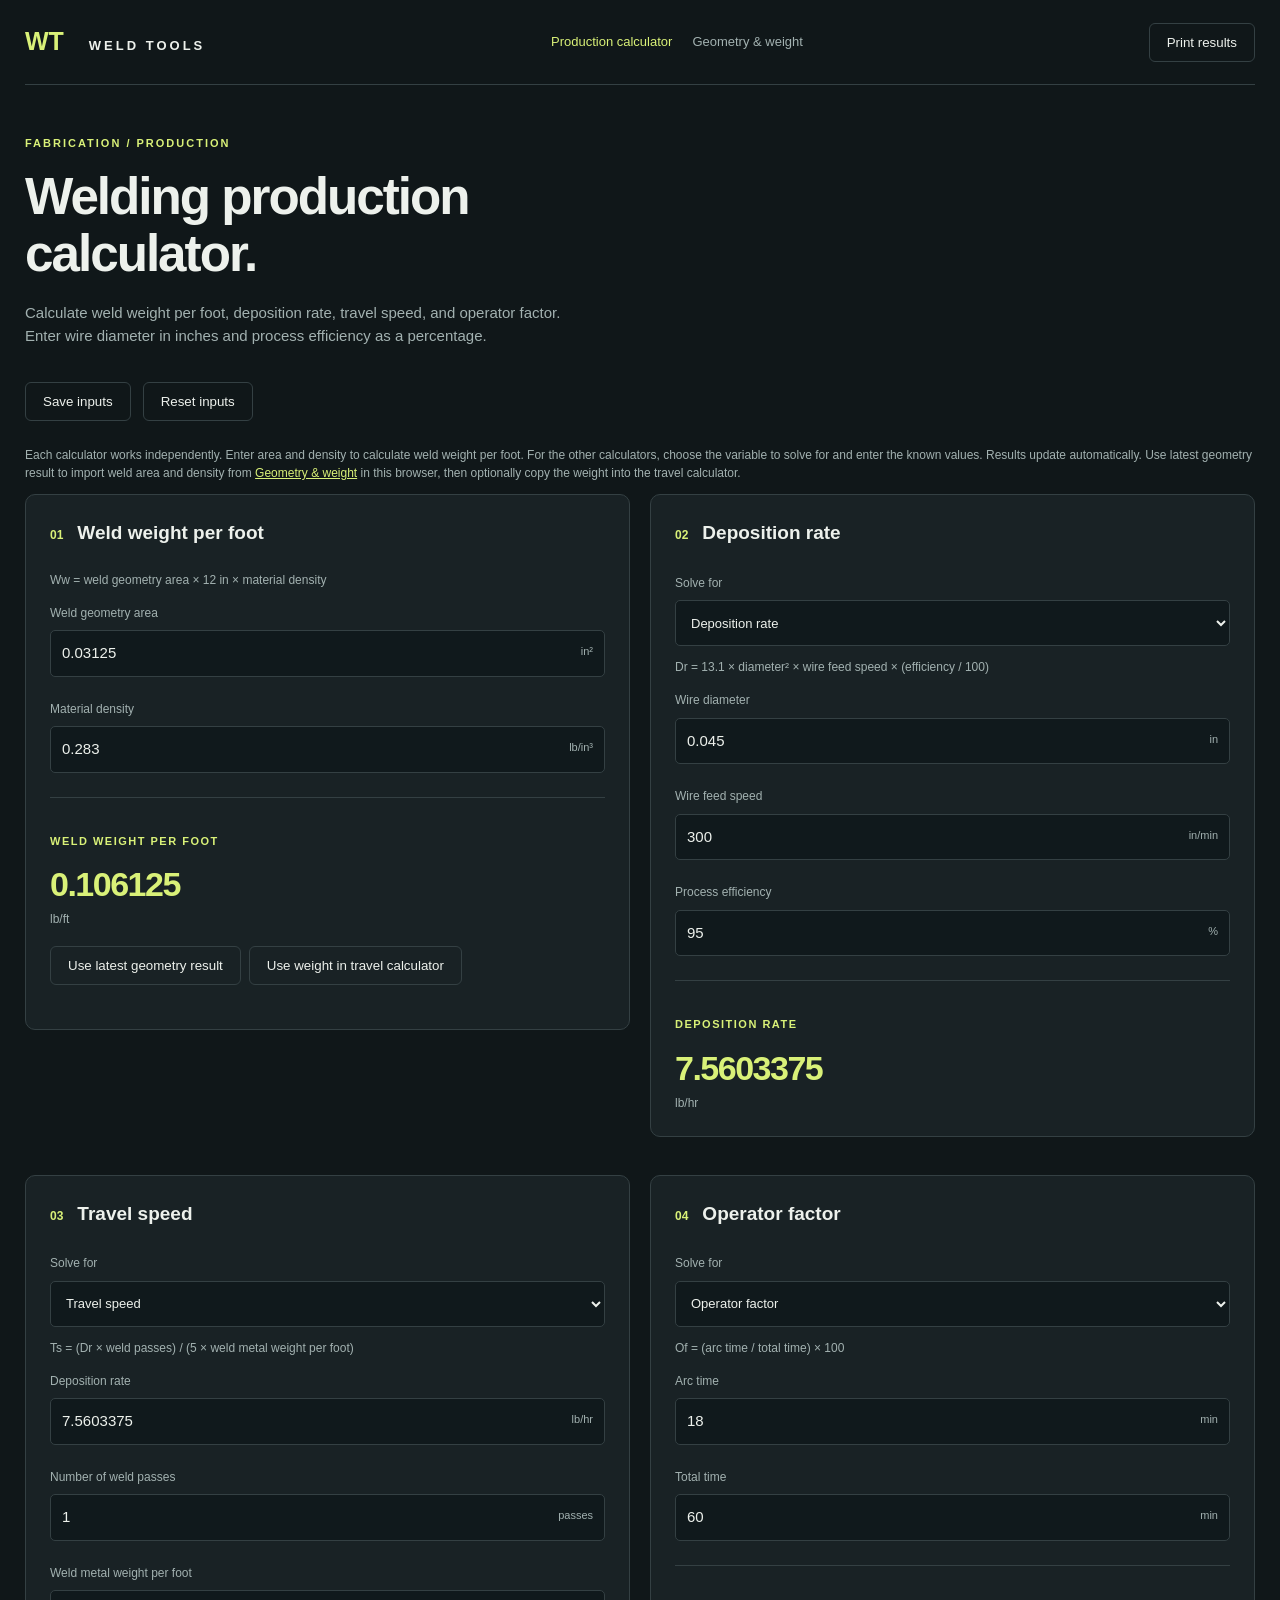
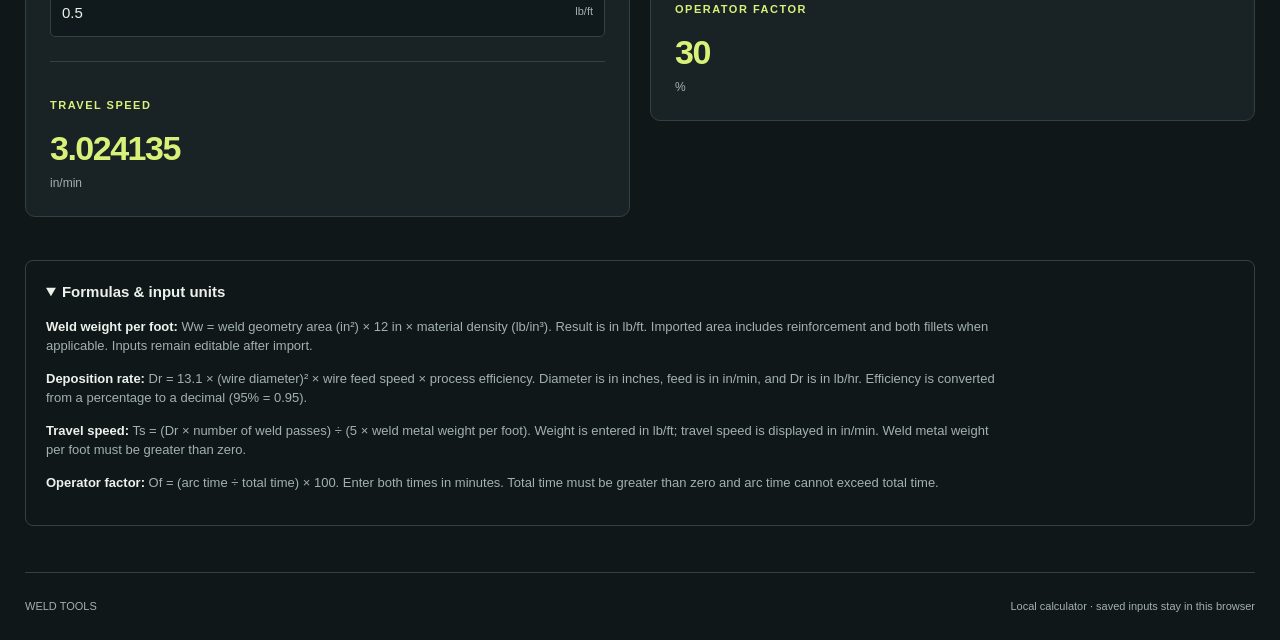
==== commit 54b34adc: "Make weld weight calculator solve only for weight per foot" ====
--- a/index.html
+++ b/index.html
@@ -3,6 +3,6 @@
 <body><header><div class="brand">WT <span>WELD TOOLS</span></div><nav><a href="index.html" aria-current="page">Production calculator</a><a href="geometry.html">Geometry & weight</a></nav><button id="print">Print results</button></header>
 <main><div class="intro"><span class="eyebrow">FABRICATION / PRODUCTION</span><h1>Welding production<br>calculator.</h1><p>Calculate weld weight per foot, deposition rate, travel speed, and operator factor.<br>Enter wire diameter in inches and process efficiency as a percentage.</p></div>
 <div class="toolbar"><button id="save">Save inputs</button><button id="reset">Reset inputs</button><span id="status" role="status"></span></div>
-<p class="note">Each calculator works independently. Choose the variable to solve for, then enter the other known values. Results update automatically. Use latest geometry result to import weld area and density from <a href="geometry.html">Geometry &amp; weight</a> in this browser, then optionally copy the weight into the travel calculator.</p><form id="inputs" class="independent-calculators" novalidate></form>
+<p class="note">Each calculator works independently. Enter area and density to calculate weld weight per foot. For the other calculators, choose the variable to solve for and enter the known values. Results update automatically. Use latest geometry result to import weld area and density from <a href="geometry.html">Geometry &amp; weight</a> in this browser, then optionally copy the weight into the travel calculator.</p><form id="inputs" class="independent-calculators" novalidate></form>
 <details open><summary>Formulas & input units</summary><div class="methods"><p><strong>Weld weight per foot:</strong> Ww = weld geometry area (in²) × 12 in × material density (lb/in³). Result is in lb/ft. Imported area includes reinforcement and both fillets when applicable. Inputs remain editable after import.</p><p><strong>Deposition rate:</strong> Dr = 13.1 × (wire diameter)² × wire feed speed × process efficiency. Diameter is in inches, feed is in in/min, and Dr is in lb/hr. Efficiency is converted from a percentage to a decimal (95% = 0.95).</p><p><strong>Travel speed:</strong> Ts = (Dr × number of weld passes) ÷ (5 × weld metal weight per foot). Weight is entered in lb/ft; travel speed is displayed in in/min. Weld metal weight per foot must be greater than zero.</p><p><strong>Operator factor:</strong> Of = (arc time ÷ total time) × 100. Enter both times in minutes. Total time must be greater than zero and arc time cannot exceed total time.</p></div></details>
 </main><footer>WELD TOOLS <span>Local calculator · saved inputs stay in this browser</span></footer><script src="calculator.js"></script><script src="app.js"></script></body></html>
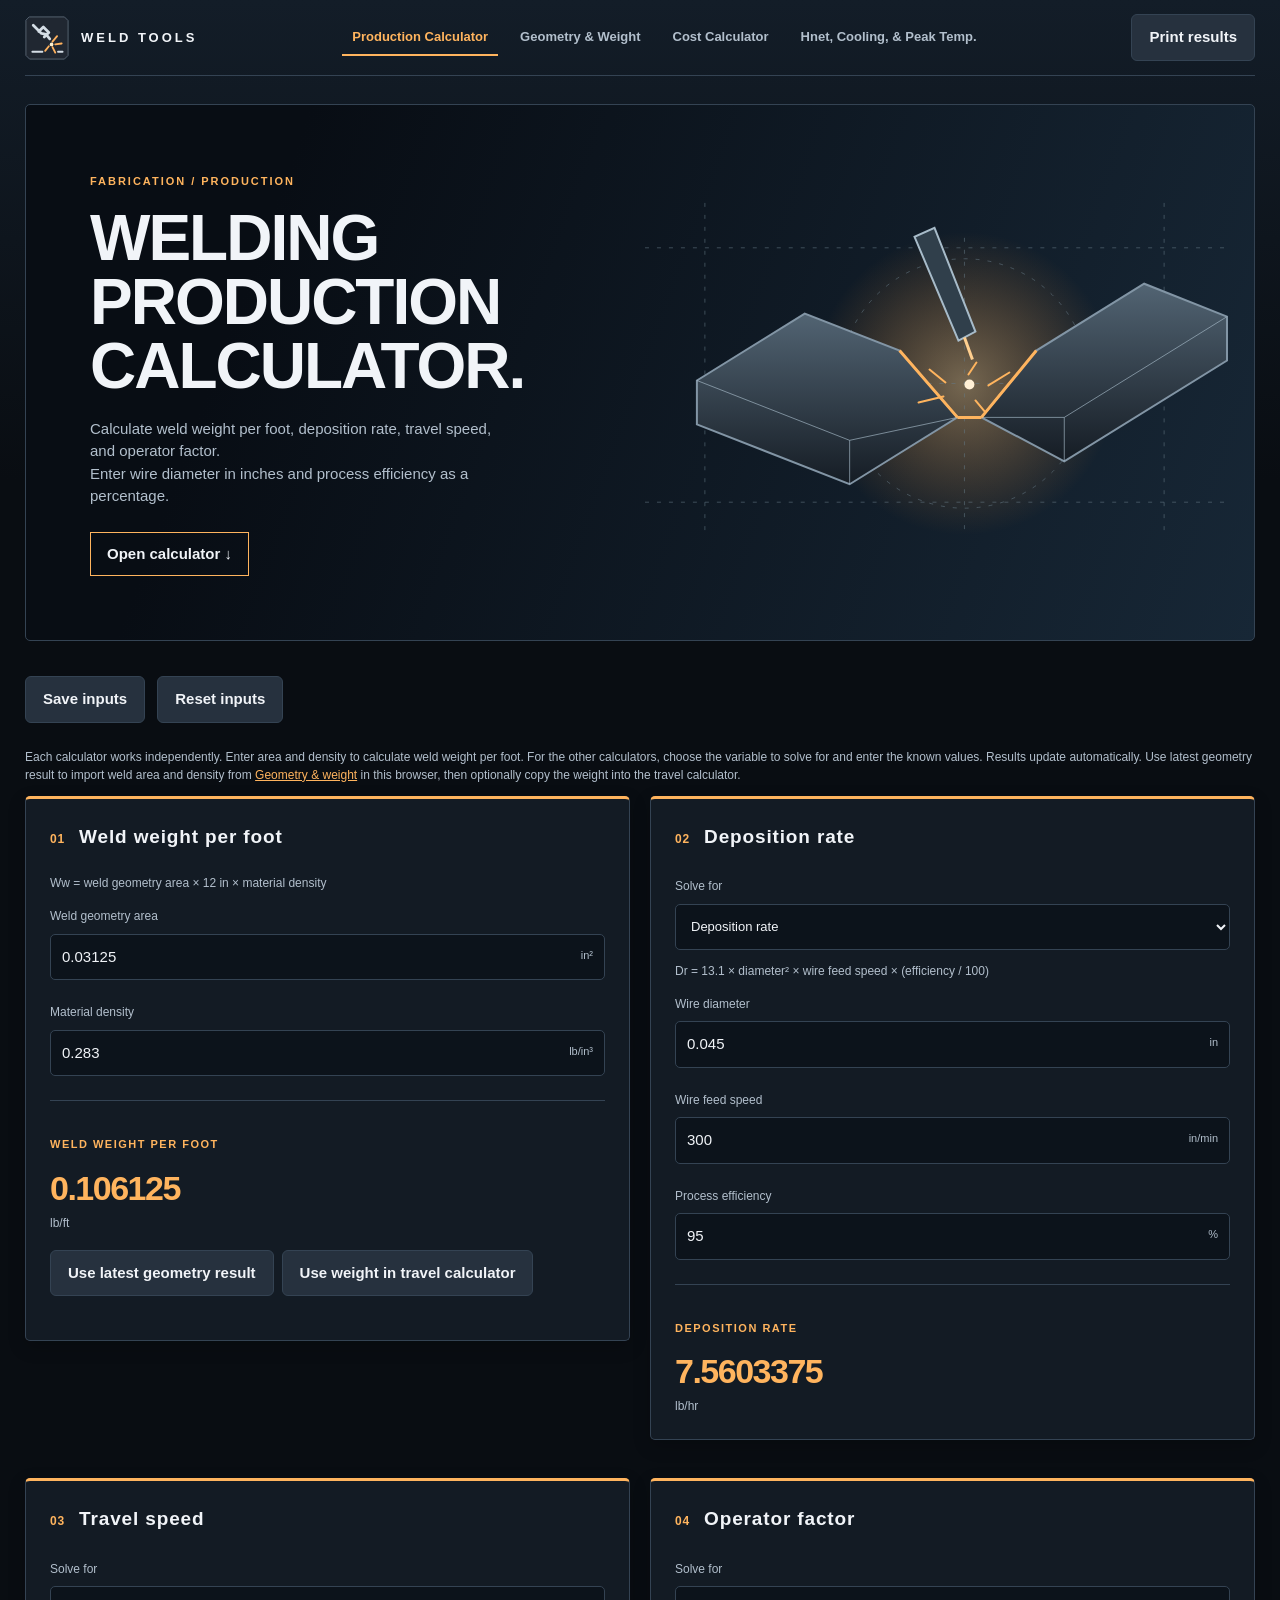
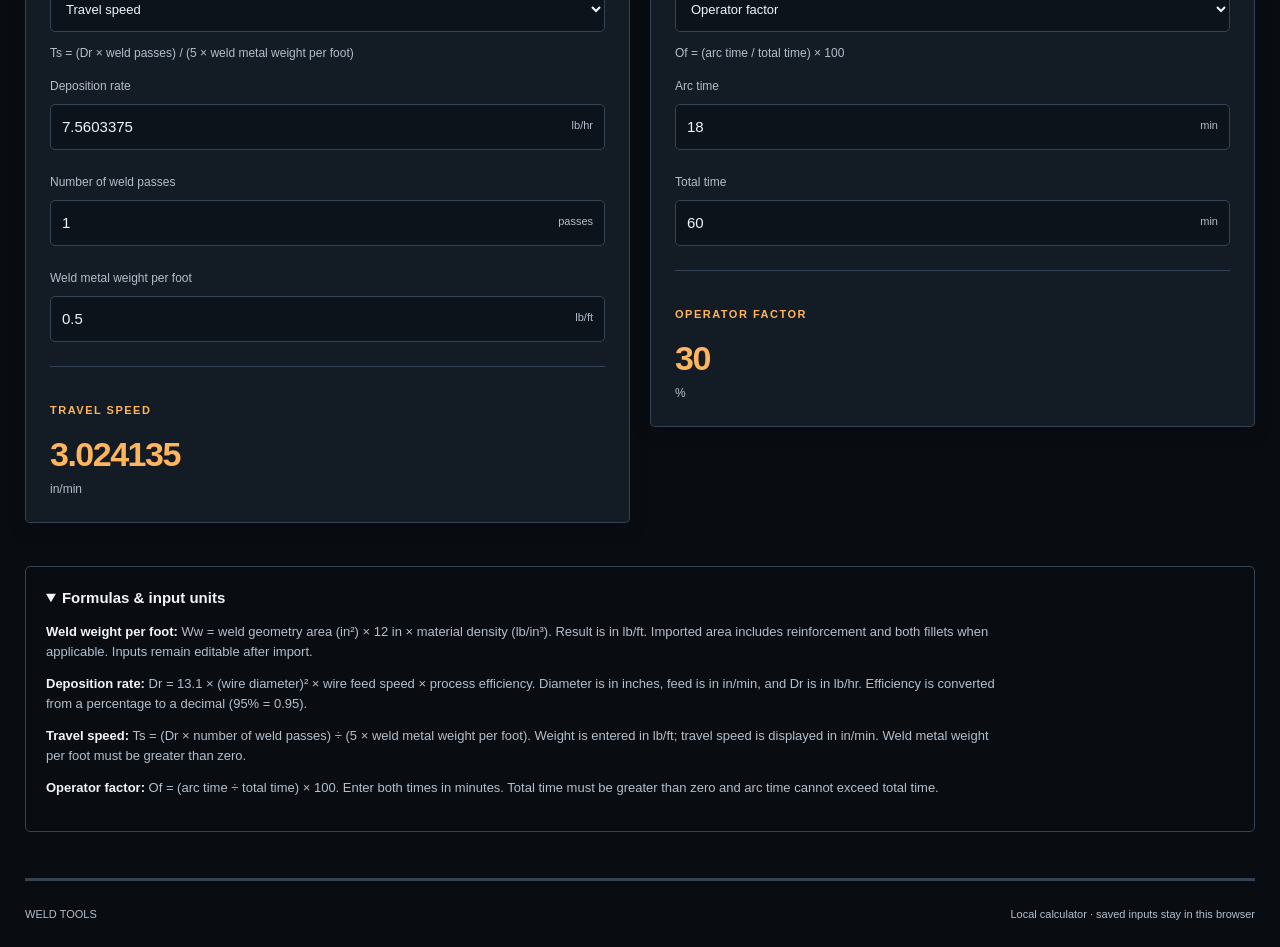
==== commit a9ea5b0c: "Add welding cost and thermal calculators and refresh app design" ====
--- a/index.html
+++ b/index.html
@@ -1,7 +1,7 @@
 <!doctype html>
 <html lang="en"><head><meta charset="utf-8"><meta name="viewport" content="width=device-width,initial-scale=1"><title>Weld Tools | Production Calculator</title><link rel="stylesheet" href="style.css"></head>
-<body><header><div class="brand">WT <span>WELD TOOLS</span></div><nav><a href="index.html" aria-current="page">Production calculator</a><a href="geometry.html">Geometry & weight</a></nav><button id="print">Print results</button></header>
-<main><div class="intro"><span class="eyebrow">FABRICATION / PRODUCTION</span><h1>Welding production<br>calculator.</h1><p>Calculate weld weight per foot, deposition rate, travel speed, and operator factor.<br>Enter wire diameter in inches and process efficiency as a percentage.</p></div>
+<body><header><div class="brand"><img src="weld-mark.svg" alt="" width="44" height="44"><span>WELD TOOLS</span></div><nav><a href="index.html" aria-current="page">Production Calculator</a><a href="geometry.html">Geometry & Weight</a><a href="cost.html">Cost Calculator</a><a href="heat.html">Hnet, Cooling, &amp; Peak Temp.</a></nav><button id="print">Print results</button></header>
+<main><div class="intro"><span class="eyebrow">FABRICATION / PRODUCTION</span><h1>Welding production<br>calculator.</h1><p>Calculate weld weight per foot, deposition rate, travel speed, and operator factor.<br>Enter wire diameter in inches and process efficiency as a percentage.</p><a class="calculator-jump" href="#inputs">Open calculator ↓</a></div>
 <div class="toolbar"><button id="save">Save inputs</button><button id="reset">Reset inputs</button><span id="status" role="status"></span></div>
 <p class="note">Each calculator works independently. Enter area and density to calculate weld weight per foot. For the other calculators, choose the variable to solve for and enter the known values. Results update automatically. Use latest geometry result to import weld area and density from <a href="geometry.html">Geometry &amp; weight</a> in this browser, then optionally copy the weight into the travel calculator.</p><form id="inputs" class="independent-calculators" novalidate></form>
 <details open><summary>Formulas & input units</summary><div class="methods"><p><strong>Weld weight per foot:</strong> Ww = weld geometry area (in²) × 12 in × material density (lb/in³). Result is in lb/ft. Imported area includes reinforcement and both fillets when applicable. Inputs remain editable after import.</p><p><strong>Deposition rate:</strong> Dr = 13.1 × (wire diameter)² × wire feed speed × process efficiency. Diameter is in inches, feed is in in/min, and Dr is in lb/hr. Efficiency is converted from a percentage to a decimal (95% = 0.95).</p><p><strong>Travel speed:</strong> Ts = (Dr × number of weld passes) ÷ (5 × weld metal weight per foot). Weight is entered in lb/ft; travel speed is displayed in in/min. Weld metal weight per foot must be greater than zero.</p><p><strong>Operator factor:</strong> Of = (arc time ÷ total time) × 100. Enter both times in minutes. Total time must be greater than zero and arc time cannot exceed total time.</p></div></details>
--- a/style.css
+++ b/style.css
@@ -6,3 +6,126 @@
 .independent-calculators{display:grid;grid-template-columns:repeat(2,minmax(0,1fr));gap:20px;align-items:start}.independent-calculators .fields{grid-template-columns:1fr}.calculator-result{border-top:1px solid var(--line);margin-top:24px;padding-top:10px;overflow-wrap:anywhere}.calculator-result .hero-value{font-size:34px}@media(max-width:1000px){.independent-calculators{grid-template-columns:1fr}}@media print{.independent-calculators{grid-template-columns:repeat(3,minmax(0,1fr))}}
 
 .calculator-result + button{margin-top:18px}.calculator-result ~ button{margin-right:8px;margin-bottom:8px}
+
+.heat-reference { overflow-x: auto; }
+.heat-reference table { width: 100%; border-collapse: collapse; }
+.heat-reference caption { text-align: left; padding: 0 0 10px; }
+.heat-reference th, .heat-reference td { padding: 8px; border: 1px solid var(--line); }
+.heat-reference th { color: var(--text); text-align: left; }
+.heat-reference td { text-align: right; font-variant-numeric: tabular-nums; }
+
+/* Shared welding shop theme */
+@media screen {
+  :root {
+    --bg: #10151b;
+    --panel: #1a222c;
+    --line: #3c4856;
+    --text: #f1f4f8;
+    --muted: #b2bfcc;
+    --accent: #ffb45e;
+    --recess: #121921;
+  }
+
+  body {
+    background-image: linear-gradient(180deg, #1c2530, transparent 420px);
+  }
+
+  header {
+    gap: 18px;
+    border-bottom: 2px solid var(--line);
+  }
+
+  .brand {
+    display: flex;
+    align-items: center;
+    gap: 12px;
+  }
+
+  .brand img { width: 44px; height: 44px; }
+  .brand span { margin-left: 0; white-space: nowrap; }
+  nav { flex-wrap: wrap; gap: 5px 12px; }
+  nav a { padding: 8px 10px; border-bottom: 2px solid transparent; }
+  nav a:hover, nav a[aria-current] { border-color: var(--accent); color: var(--accent); }
+
+  .intro {
+    padding: clamp(24px, 5vw, 54px);
+    margin-bottom: 26px;
+    border: 1px solid var(--line);
+    border-radius: 5px;
+    background:
+      radial-gradient(ellipse at 100% 100%, #ff9b4130, transparent 55%),
+      repeating-linear-gradient(135deg, #ffffff06 0 1px, transparent 1px 12px),
+      linear-gradient(110deg, #18202a, #2a3542);
+    box-shadow: inset 4px 0 var(--accent);
+  }
+
+  .intro h1 { max-width: 820px; }
+  .intro p { max-width: 680px; margin-bottom: 0; }
+  .eyebrow { letter-spacing: .18em; }
+  section, .summary, details { border-radius: 5px; }
+  section, .summary { box-shadow: 0 6px 18px #0003; }
+  .summary, .independent-calculators > section { border-top: 3px solid var(--accent); }
+  input, select { background: var(--recess); }
+  button { background: #26313e; font: inherit; font-weight: 600; }
+  button:focus-visible, a:focus-visible, summary:focus-visible { outline: 2px solid var(--accent); outline-offset: 3px; }
+  .hero-value, .result-row strong, .geometry-table td { font-variant-numeric: tabular-nums; }
+  .result-row { border-color: var(--line); }
+  .density-buttons button[aria-pressed="true"] { background: #ffb45e20; }
+  #costError:not(:empty) { background: #542f29; color: #ffcec1; border-radius: 5px; padding: 14px; }
+  footer { border-top: 3px solid var(--line); }
+}
+
+@media screen {
+  :root { --bg: #090d12; --panel: #131b24; --line: #344353; --recess: #0c131b; }
+  body { background-image: linear-gradient(180deg, #131d28, transparent 480px); }
+  header { min-height: 76px; height: auto; padding-block: 12px; border-bottom-width: 1px; }
+  nav a { font-weight: 650; }
+  main { padding-top: 28px; }
+  .intro {
+    position: relative;
+    isolation: isolate;
+    overflow: hidden;
+    padding: clamp(26px, 5vw, 64px);
+    background: linear-gradient(110deg, #080d14 20%, #172736);
+    box-shadow: none;
+  }
+  .intro::after {
+    content: "";
+    position: absolute;
+    z-index: -1;
+    inset: 0 0 0 48%;
+    background: url("weld-joint.svg") center / contain no-repeat;
+  }
+  .intro h1 {
+    max-width: 12ch;
+    font-size: clamp(36px, 5vw, 68px);
+    line-height: 1;
+    text-transform: uppercase;
+  }
+  .intro p { max-width: min(49ch, 54%); }
+  .calculator-jump {
+    display: inline-block;
+    margin-top: 24px;
+    padding: 10px 16px;
+    border: 1px solid var(--accent);
+    color: var(--text);
+    font-weight: 650;
+    text-decoration: none;
+  }
+  .calculator-jump:hover { background: var(--accent); color: #090d12; }
+  .layout > *, .independent-calculators > section { min-width: 0; }
+  .summary { position: sticky; top: 16px; }
+  .summary h2, section h2 { letter-spacing: .045em; }
+  @media (max-width: 960px) {
+    header { flex-wrap: wrap; }
+    header nav { order: 3; width: 100%; }
+    header > button { margin-left: auto; }
+    .summary { position: static; }
+  }
+  @media (max-width: 650px) {
+    header, main, footer { margin-inline: 14px; }
+    .intro::after { inset: 0 0 0 30%; opacity: .26; }
+    .intro p { max-width: 49ch; }
+    nav a { padding-inline: 6px; }
+  }
+}
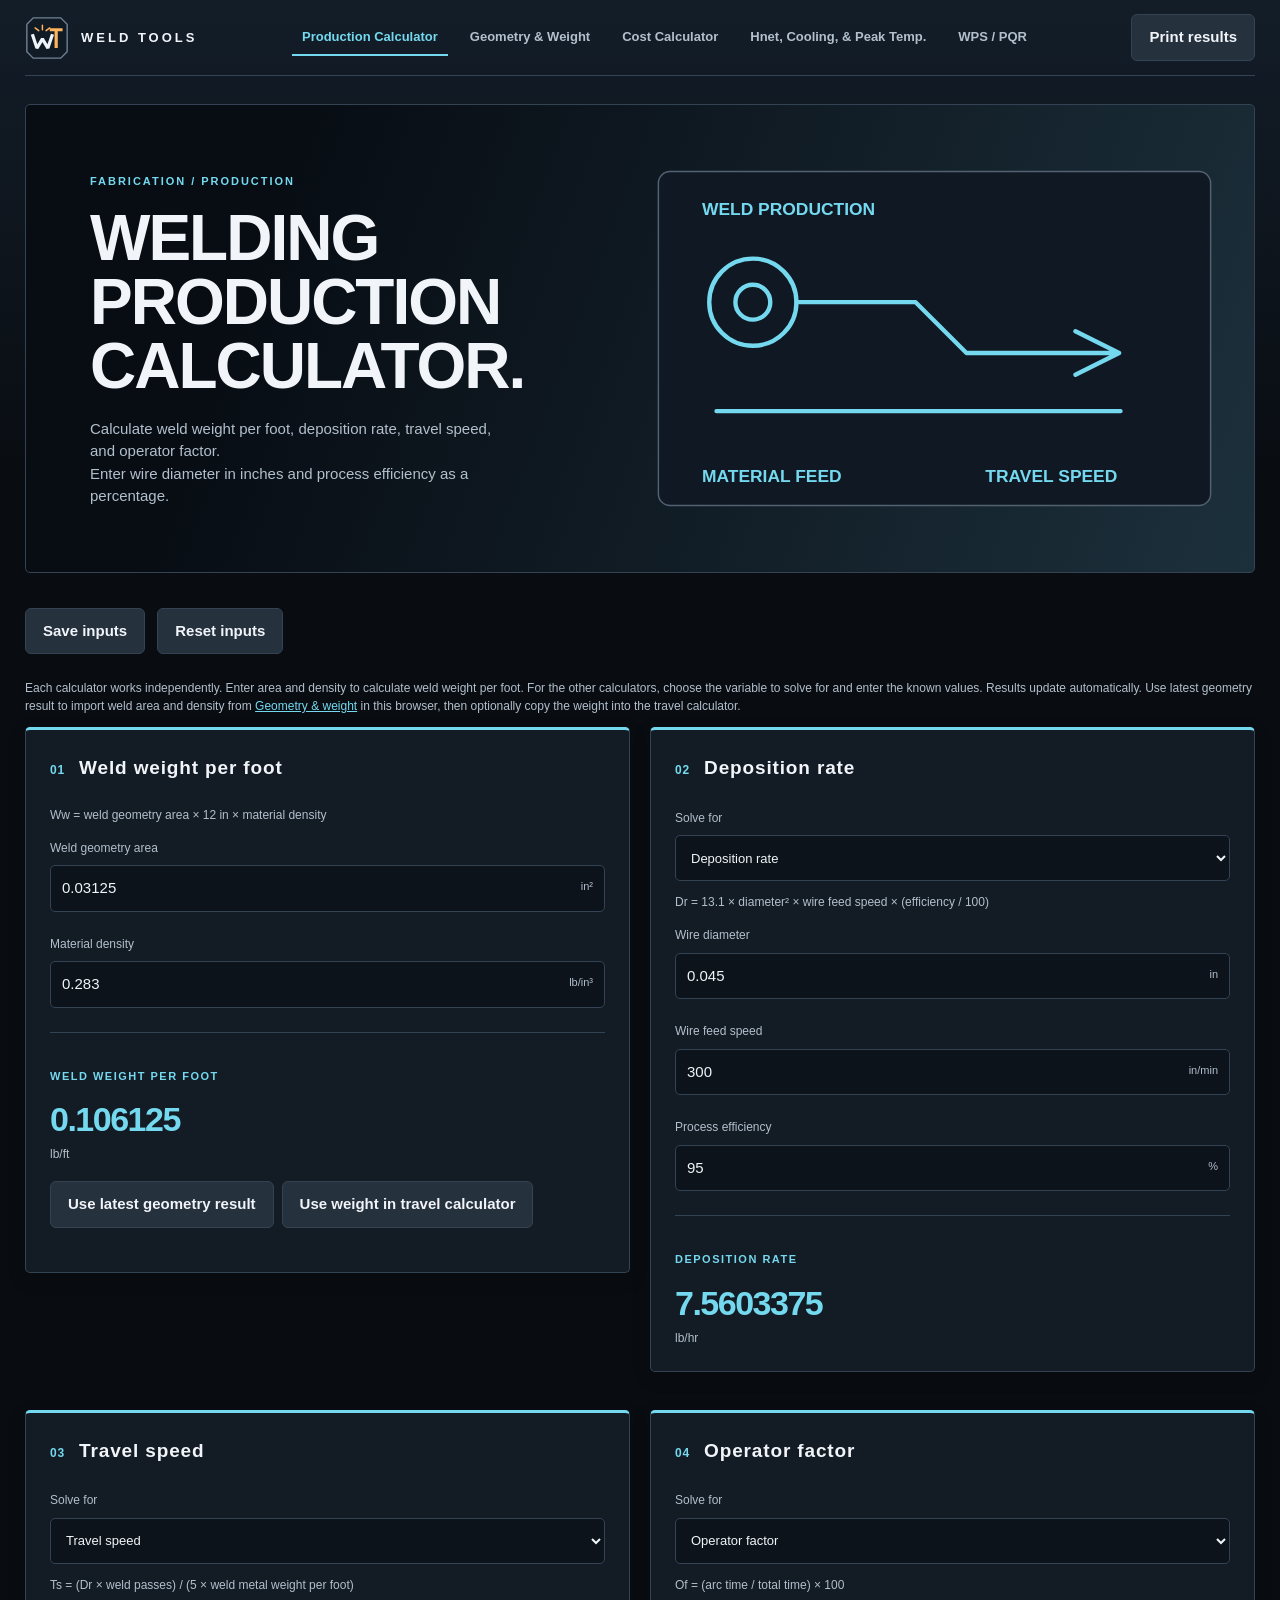
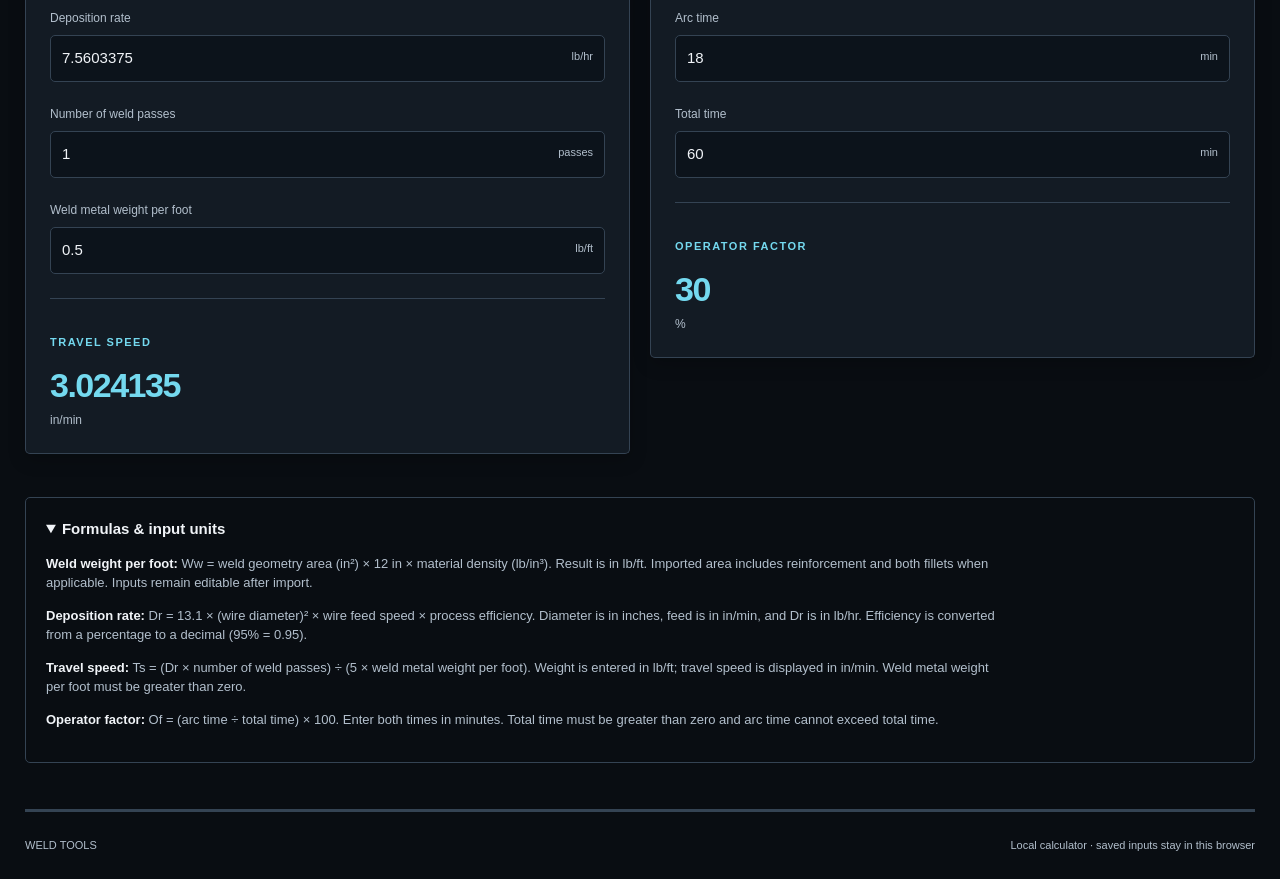
==== commit b36881d7: "Add editable WPS and PQR worksheets and refine calculator pages" ====
--- a/index.html
+++ b/index.html
@@ -1,7 +1,7 @@
 <!doctype html>
 <html lang="en"><head><meta charset="utf-8"><meta name="viewport" content="width=device-width,initial-scale=1"><title>Weld Tools | Production Calculator</title><link rel="stylesheet" href="style.css"></head>
-<body><header><div class="brand"><img src="weld-mark.svg" alt="" width="44" height="44"><span>WELD TOOLS</span></div><nav><a href="index.html" aria-current="page">Production Calculator</a><a href="geometry.html">Geometry & Weight</a><a href="cost.html">Cost Calculator</a><a href="heat.html">Hnet, Cooling, &amp; Peak Temp.</a></nav><button id="print">Print results</button></header>
-<main><div class="intro"><span class="eyebrow">FABRICATION / PRODUCTION</span><h1>Welding production<br>calculator.</h1><p>Calculate weld weight per foot, deposition rate, travel speed, and operator factor.<br>Enter wire diameter in inches and process efficiency as a percentage.</p><a class="calculator-jump" href="#inputs">Open calculator ↓</a></div>
+<body class="theme-production"><header><div class="brand"><img src="weld-mark.svg" alt="" width="44" height="44"><span>WELD TOOLS</span></div><nav><a href="index.html" aria-current="page">Production Calculator</a><a href="geometry.html">Geometry & Weight</a><a href="cost.html">Cost Calculator</a><a href="heat.html">Hnet, Cooling, &amp; Peak Temp.</a><a href="wps.html">WPS / PQR</a></nav><button id="print">Print results</button></header>
+<main><div class="intro"><span class="eyebrow">FABRICATION / PRODUCTION</span><h1>Welding production<br>calculator.</h1><p>Calculate weld weight per foot, deposition rate, travel speed, and operator factor.<br>Enter wire diameter in inches and process efficiency as a percentage.</p></div>
 <div class="toolbar"><button id="save">Save inputs</button><button id="reset">Reset inputs</button><span id="status" role="status"></span></div>
 <p class="note">Each calculator works independently. Enter area and density to calculate weld weight per foot. For the other calculators, choose the variable to solve for and enter the known values. Results update automatically. Use latest geometry result to import weld area and density from <a href="geometry.html">Geometry &amp; weight</a> in this browser, then optionally copy the weight into the travel calculator.</p><form id="inputs" class="independent-calculators" novalidate></form>
 <details open><summary>Formulas & input units</summary><div class="methods"><p><strong>Weld weight per foot:</strong> Ww = weld geometry area (in²) × 12 in × material density (lb/in³). Result is in lb/ft. Imported area includes reinforcement and both fillets when applicable. Inputs remain editable after import.</p><p><strong>Deposition rate:</strong> Dr = 13.1 × (wire diameter)² × wire feed speed × process efficiency. Diameter is in inches, feed is in in/min, and Dr is in lb/hr. Efficiency is converted from a percentage to a decimal (95% = 0.95).</p><p><strong>Travel speed:</strong> Ts = (Dr × number of weld passes) ÷ (5 × weld metal weight per foot). Weight is entered in lb/ft; travel speed is displayed in in/min. Weld metal weight per foot must be greater than zero.</p><p><strong>Operator factor:</strong> Of = (arc time ÷ total time) × 100. Enter both times in minutes. Total time must be greater than zero and arc time cannot exceed total time.</p></div></details>
--- a/style.css
+++ b/style.css
@@ -129,3 +129,18 @@
     nav a { padding-inline: 6px; }
   }
 }
+
+@media screen {
+  .theme-production { --accent: #74d9ef; }
+  .theme-production .intro::after { background-image: url("graphic-production.svg"); }
+  .theme-geometry { --accent: #ffc07b; }
+  .theme-geometry .intro::after { background-image: url("graphic-geometry.svg"); }
+  .theme-cost { --accent: #8ee2aa; }
+  .theme-cost .intro::after { background-image: url("graphic-cost.svg"); }
+  .theme-heat { --accent: #fda3a7; }
+  .theme-heat .intro::after { background-image: url("graphic-heat.svg"); }
+  .theme-wps { --accent: #c6b2ff; }
+  .intro { background: linear-gradient(110deg, #080d14 20%, color-mix(in srgb, var(--accent) 12%, #101923)); }
+}
+.heat-reference input { min-width: 85px; padding: 6px; text-align: right; }
+.heat-reference input[aria-invalid="true"] { border-color: #ff7373; }
